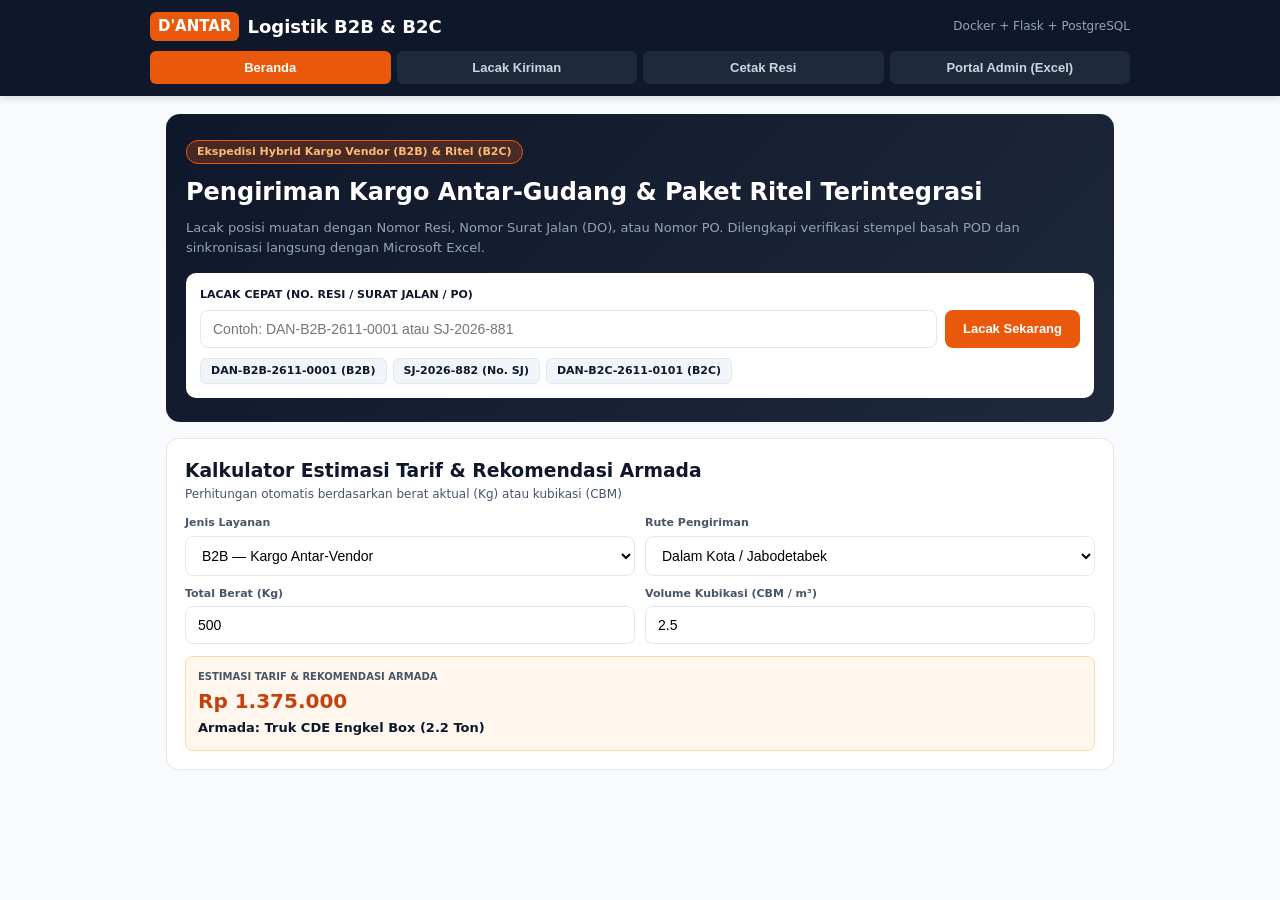
==== templates/index.html @ a6dd7d3b "Initial project setup" ====
<!DOCTYPE html>
<html lang="id">
<head>
  <meta charset="UTF-8">
  <meta name="viewport" content="width=device-width, initial-scale=1.0">
  <title>D'Antar Logistik — Sistem Pelacakan B2B & B2C</title>
  <link rel="stylesheet" href="/static/css/style.css">
</head>
<body>

  <header class="navbar no-print">
    <div class="nav-top">
      <div class="brand" onclick="bukaTab('home')"><span>D'ANTAR</span> Logistik B2B & B2C</div>
      <div style="font-size:12px; color:#94a3b8;">Docker + Flask + PostgreSQL</div>
    </div>
    <div class="nav-tabs">
      <button class="tab-btn active" id="btn-home" onclick="bukaTab('home')">Beranda</button>
      <button class="tab-btn" id="btn-track" onclick="bukaTab('track')">Lacak Kiriman</button>
      <button class="tab-btn" id="btn-print" onclick="bukaTab('print')">Cetak Resi</button>
      <button class="tab-btn" id="btn-admin" onclick="bukaTab('admin')">Portal Admin (Excel)</button>
    </div>
  </header>

  <main class="container">

    <!-- 1. BERANDA -->
    <section id="view-home" class="view active">
      <div class="hero">
        <span class="hero-badge">Ekspedisi Hybrid Kargo Vendor (B2B) & Ritel (B2C)</span>
        <h1>Pengiriman Kargo Antar-Gudang & Paket Ritel Terintegrasi</h1>
        <p>Lacak posisi muatan dengan Nomor Resi, Nomor Surat Jalan (DO), atau Nomor PO. Dilengkapi verifikasi stempel basah POD dan sinkronisasi langsung dengan Microsoft Excel.</p>
        <div class="quick-box">
          <div style="font-size:11px; font-weight:700; margin-bottom:6px;">LACAK CEPAT (NO. RESI / SURAT JALAN / PO)</div>
          <div class="input-row">
            <input type="text" id="heroInput" class="input" placeholder="Contoh: DAN-B2B-2611-0001 atau SJ-2026-881">
            <button class="btn" onclick="lacakDariHero()">Lacak Sekarang</button>
          </div>
          <div class="chips">
            <span class="chip" onclick="pilihContoh('DAN-B2B-2611-0001')">DAN-B2B-2611-0001 (B2B)</span>
            <span class="chip" onclick="pilihContoh('SJ-2026-882')">SJ-2026-882 (No. SJ)</span>
            <span class="chip" onclick="pilihContoh('DAN-B2C-2611-0101')">DAN-B2C-2611-0101 (B2C)</span>
          </div>
        </div>
      </div>

      <div class="card">
        <h3>Kalkulator Estimasi Tarif & Rekomendasi Armada</h3>
        <p class="sub">Perhitungan otomatis berdasarkan berat aktual (Kg) atau kubikasi (CBM)</p>
        <div class="grid-2" style="margin-bottom:12px;">
          <div>
            <label class="lbl-input">Jenis Layanan</label>
            <select id="cTipe" onchange="hitungTarif()">
              <option value="B2B">B2B — Kargo Antar-Vendor</option>
              <option value="B2C">B2C — Reguler Perorangan</option>
            </select>
          </div>
          <div>
            <label class="lbl-input">Rute Pengiriman</label>
            <select id="cRute" onchange="hitungTarif()">
              <option value="1">Dalam Kota / Jabodetabek</option>
              <option value="1.8">Antar Kota (Jawa / Sumatera)</option>
              <option value="2.6">Antar Pulau</option>
            </select>
          </div>
          <div>
            <label class="lbl-input">Total Berat (Kg)</label>
            <input type="number" id="cBerat" class="input" value="500" oninput="hitungTarif()">
          </div>
          <div>
            <label class="lbl-input">Volume Kubikasi (CBM / m³)</label>
            <input type="number" id="cCbm" class="input" value="2.5" step="0.5" oninput="hitungTarif()">
          </div>
        </div>
        <div class="info-box highlight">
          <div class="lbl">Estimasi Tarif & Rekomendasi Armada</div>
          <div class="val" id="cHasilHarga" style="font-size:20px; color:#c2410c;">Rp 1.100.000</div>
          <div id="cHasilArmada" style="font-size:13px; font-weight:600; margin-top:2px;">Armada: Truk CDE Engkel Box (2.2 Ton)</div>
        </div>
      </div>
    </section>

    <!-- 2. LACAK KIRIMAN -->
    <section id="view-track" class="view">
      <div class="card">
        <h3>Lacak Status Pengiriman & Dokumen POD</h3>
        <p class="sub">Mendukung pencarian multi-referensi: Nomor Resi, Nomor Surat Jalan (DO), atau Nomor PO</p>
        <div class="input-row">
          <input type="text" id="trackInput" class="input" placeholder="Masukkan No. Resi / No. SJ / PO...">
          <button class="btn" onclick="prosesLacak()">Cari Kiriman</button>
        </div>
        <div class="chips">
          <span class="chip" onclick="pilihContoh('DAN-B2B-2611-0001')">DAN-B2B-2611-0001</span>
          <span class="chip" onclick="pilihContoh('SJ-2026-882')">SJ-2026-882</span>
          <span class="chip" onclick="pilihContoh('DAN-B2C-2611-0101')">DAN-B2C-2611-0101</span>
        </div>
      </div>

      <div id="hasilCard" class="card" style="display:none;">
        <div style="display:flex; justify-content:space-between; align-items:center; margin-bottom:10px;">
          <span id="outTipeBadge" class="badge b-b2b">B2B KARGO</span>
          <span id="outStatusBadge" class="badge b-ok">DELIVERED</span>
        </div>
        <h2 id="outResi" style="font-size:22px;">-</h2>
        <p id="outRef" class="sub">-</p>

        <div class="grid-2" style="margin-bottom:12px;">
          <div class="info-box"><div class="lbl">Pengirim</div><div class="val" id="outPengirim">-</div></div>
          <div class="info-box"><div class="lbl">Penerima</div><div class="val" id="outPenerima">-</div></div>
          <div class="info-box"><div class="lbl">Muatan & Tonase</div><div class="val" id="outMuatan">-</div></div>
          <div class="info-box"><div class="lbl">Armada / Kurir</div><div class="val" id="outArmada">-</div></div>
        </div>

        <div id="boxPodB2B" class="info-box pod-panel">
          <div class="lbl" style="color:#1e40af;">Status Dokumen Surat Jalan Balikan (POD)</div>
          <div class="val" id="outPod" style="color:#1e3a8a; margin-bottom:8px;">-</div>
          <button class="btn btn-blue" onclick="bukaModal()">Lihat Scan Surat Jalan / Bukti POD</button>
        </div>

        <button class="btn btn-dark" style="margin-bottom:16px;" onclick="loncatKeCetak()">Cetak Resi / Label Koli Ini</button>

        <h4 style="font-size:14px;">Riwayat Perjalanan Paket:</h4>
        <ul id="outTimeline" class="timeline"></ul>
      </div>
    </section>

    <!-- 3. CETAK RESI -->
    <section id="view-print" class="view">
      <div class="card no-print">
        <h3>Generator Cetak Resi & Label Koli (QR Otomatis)</h3>
        <div class="grid-2" style="margin:10px 0;">
          <div>
            <label class="lbl-input">Pilih Nomor Resi</label>
            <select id="selResiCetak" onchange="renderCetakan()"></select>
          </div>
          <div>
            <label class="lbl-input">Pilih Format Cetakan</label>
            <select id="selFormatCetak" onchange="renderCetakan()">
              <option value="AWB">AWB Kargo B2B + Kolom Stempel POD</option>
              <option value="KOLI">Label Penanda Koli B2B (Koli 1 dari X)</option>
              <option value="THERMAL">Stiker Thermal A6 (Reguler B2C)</option>
            </select>
          </div>
        </div>
        <button class="btn" onclick="window.print()">Cetak Sekarang / Simpan PDF</button>
      </div>

      <div id="areaCetak" class="resi-box"></div>
    </section>

    <!-- 4. PORTAL ADMIN (EXCEL) -->
    <section id="view-admin" class="view">
      <div class="card">
        <h3>Sinkronisasi File Microsoft Excel (Pandas Engine)</h3>
        <p class="sub">Unduh database ke Excel (.xlsx) atau unggah file kerja admin untuk memperbarui data otomatis (Upsert)</p>
        <div style="margin-bottom:12px;">
          <button class="btn btn-success" onclick="unduhExcelServer()">Unduh Master Excel dari Server (.xlsx)</button>
        </div>
        <div class="info-box">
          <label class="lbl-input">Unggah File Excel (.xlsx) ke Database PostgreSQL:</label>
          <input type="file" id="fileExcelInput" accept=".xlsx,.xls" onchange="unggahExcelServer(event)" style="margin-top:6px; width:100%;">
        </div>
      </div>

      <div class="card">
        <h3>Buat Resi Baru (Auto-Generator Kode Resi)</h3>
        <div class="grid-2" style="margin:10px 0;">
          <select id="inTipe">
            <option value="B2B">B2B (Kargo Antar-Vendor)</option>
            <option value="B2C">B2C (Ritel Perorangan)</option>
          </select>
          <input type="text" id="inSJ" class="input" placeholder="No. Surat Jalan / PO (Opsional)">
          <input type="text" id="inPengirim" class="input" placeholder="Nama Pengirim & Kota Asal">
          <input type="text" id="inPenerima" class="input" placeholder="Nama Penerima & Kota Tujuan">
          <input type="number" id="inKoli" class="input" placeholder="Jumlah Koli" value="10">
          <input type="number" id="inBerat" class="input" placeholder="Total Berat (Kg)" value="250">
        </div>
        <button class="btn" onclick="buatResiServer()">Terbitkan Resi & Simpan ke Database</button>
      </div>

      <div class="card">
        <h3>Database Pengiriman Aktif (<span id="jmlData">0</span> Resi)</h3>
        <div class="table-wrap">
          <table>
            <thead>
              <tr>
                <th>No. Resi</th>
                <th>Tipe</th>
                <th>No. SJ</th>
                <th>Pengirim</th>
                <th>Penerima</th>
                <th>Muatan</th>
                <th>Status</th>
                <th>Aksi</th>
              </tr>
            </thead>
            <tbody id="tabelAdmin"></tbody>
          </table>
        </div>
      </div>
    </section>

  </main>

  <div id="modalPod" class="modal" onclick="tutupModal()">
    <div class="modal-card" onclick="event.stopPropagation()">
      <h3 id="judulModal" style="margin-bottom:10px;">Bukti Dokumen POD</h3>
      <div id="isiModal" class="modal-body"></div>
      <button class="btn btn-dark" onclick="tutupModal()">Tutup</button>
    </div>
  </div>

  <script src="/static/js/app.js"></script>
</body>
</html>
---- static/css/style.css ----
:root {
  --primary: #ea580c;
  --primary-dark: #c2410c;
  --primary-light: #fff7ed;
  --dark: #0f172a;
  --slate: #475569;
  --border: #e2e8f0;
  --bg: #f8fafc;
  --success: #16a34a;
  --blue: #2563eb;
}
* { box-sizing: border-box; margin: 0; padding: 0; }
body { font-family: system-ui, -apple-system, sans-serif; background: var(--bg); color: var(--dark); line-height: 1.5; padding-bottom: 40px; }

.navbar { background: var(--dark); color: #fff; position: sticky; top: 0; z-index: 50; padding: 12px 16px; box-shadow: 0 2px 8px rgba(0,0,0,0.15); }
.nav-top { max-width: 980px; margin: 0 auto 10px; display: flex; justify-content: space-between; align-items: center; }
.brand { font-size: 18px; font-weight: 800; cursor: pointer; display: flex; align-items: center; gap: 8px; }
.brand span { background: var(--primary); padding: 3px 8px; border-radius: 6px; font-size: 15px; }
.nav-tabs { max-width: 980px; margin: 0 auto; display: grid; grid-template-columns: repeat(4, 1fr); gap: 6px; }
.tab-btn { background: #1e293b; color: #cbd5e1; border: none; padding: 9px 6px; border-radius: 6px; font-size: 13px; font-weight: 600; cursor: pointer; }
.tab-btn.active { background: var(--primary); color: #fff; }

.container { max-width: 980px; margin: 0 auto; padding: 18px 16px; }
.view { display: none; }
.view.active { display: block; }

.card { background: #fff; border: 1px solid var(--border); border-radius: 12px; padding: 18px; margin-bottom: 16px; }
.sub { font-size: 12px; color: var(--slate); margin-bottom: 12px; }
.lbl-input { display: block; font-size: 11px; font-weight: 700; margin-bottom: 4px; color: var(--slate); }

.hero { background: linear-gradient(135deg, #0f172a, #1e293b); color: #fff; border-radius: 14px; padding: 24px 20px; margin-bottom: 16px; }
.hero-badge { display: inline-block; background: rgba(234,88,12,0.25); border: 1px solid var(--primary); color: #fdba74; font-size: 11px; font-weight: 700; padding: 3px 10px; border-radius: 99px; margin-bottom: 10px; }
.hero h1 { font-size: 24px; margin-bottom: 8px; }
.hero p { font-size: 13px; color: #94a3b8; margin-bottom: 16px; }
.quick-box { background: #fff; padding: 14px; border-radius: 10px; color: var(--dark); }

.input-row { display: flex; gap: 8px; flex-wrap: wrap; }
.input-row .input { flex: 1; min-width: 200px; }
.input-row .btn { width: auto; }
.input, select { width: 100%; padding: 10px 12px; border: 1px solid var(--border); border-radius: 8px; font-size: 14px; background: #fff; }

.btn { background: var(--primary); color: #fff; border: none; padding: 10px 18px; border-radius: 8px; font-size: 13px; font-weight: 700; cursor: pointer; width: 100%; }
.btn:hover { opacity: 0.94; }
.btn-dark { background: var(--dark); }
.btn-success { background: var(--success); }
.btn-blue { background: var(--blue); }

.chips { display: flex; gap: 6px; flex-wrap: wrap; margin-top: 10px; }
.chip { background: #f1f5f9; border: 1px solid var(--border); padding: 4px 10px; border-radius: 6px; font-size: 11px; font-weight: 600; cursor: pointer; }

.grid-2 { display: grid; grid-template-columns: 1fr 1fr; gap: 10px; }
@media (max-width: 600px) { .grid-2 { grid-template-columns: 1fr; } .input-row .btn { width: 100%; } }

.info-box { background: #f8fafc; border: 1px solid var(--border); padding: 12px; border-radius: 8px; font-size: 12px; }
.info-box.highlight { background: var(--primary-light); border-color: #fed7aa; }
.info-box.pod-panel { background: #eff6ff; border-color: #bfdbfe; margin-bottom: 12px; }
.info-box .lbl { color: var(--slate); font-size: 10px; font-weight: 700; text-transform: uppercase; }
.info-box .val { font-size: 13px; font-weight: 700; margin-top: 2px; }

.badge { display: inline-block; padding: 3px 8px; border-radius: 99px; font-size: 10px; font-weight: 700; }
.b-b2b { background: #dbeafe; color: #1e40af; }
.b-b2c { background: #fce7f3; color: #9d174d; }
.b-ok { background: #dcfce7; color: #166534; }
.b-wait { background: #fef3c7; color: #92400e; }

.timeline { list-style: none; border-left: 2px solid var(--primary); margin: 12px 0 0 8px; padding-left: 16px; }
.timeline li { position: relative; padding-bottom: 12px; font-size: 13px; }
.timeline li::before { content: ''; width: 10px; height: 10px; background: var(--primary); border-radius: 50%; position: absolute; left: -22px; top: 4px; }

.table-wrap { overflow-x: auto; margin-top: 10px; }
table { width: 100%; border-collapse: collapse; font-size: 12px; }
th, td { padding: 9px 10px; border-bottom: 1px solid var(--border); text-align: left; white-space: nowrap; }
th { background: #f1f5f9; font-weight: 700; }

.resi-box { border: 2px solid #000; padding: 16px; background: #fff; color: #000; border-radius: 4px; }
.sign-grid { display: grid; grid-template-columns: repeat(3, 1fr); gap: 8px; margin-top: 14px; border-top: 1px dashed #000; padding-top: 10px; text-align: center; font-size: 11px; }
.sign-cell { border: 1px solid #000; height: 70px; padding: 4px; display: flex; flex-direction: column; justify-content: space-between; }

.modal { display: none; position: fixed; inset: 0; background: rgba(0,0,0,0.65); z-index: 100; align-items: center; justify-content: center; padding: 16px; }
.modal.open { display: flex; }
.modal-card { background: #fff; width: 100%; max-width: 460px; border-radius: 12px; padding: 18px; }
.modal-body { background: #f8fafc; border: 2px dashed #94a3b8; padding: 12px; border-radius: 8px; font-size: 12px; margin-bottom: 12px; }

@media print {
  .no-print { display: none !important; }
  body { background: #fff; }
  .container { padding: 0; }
}
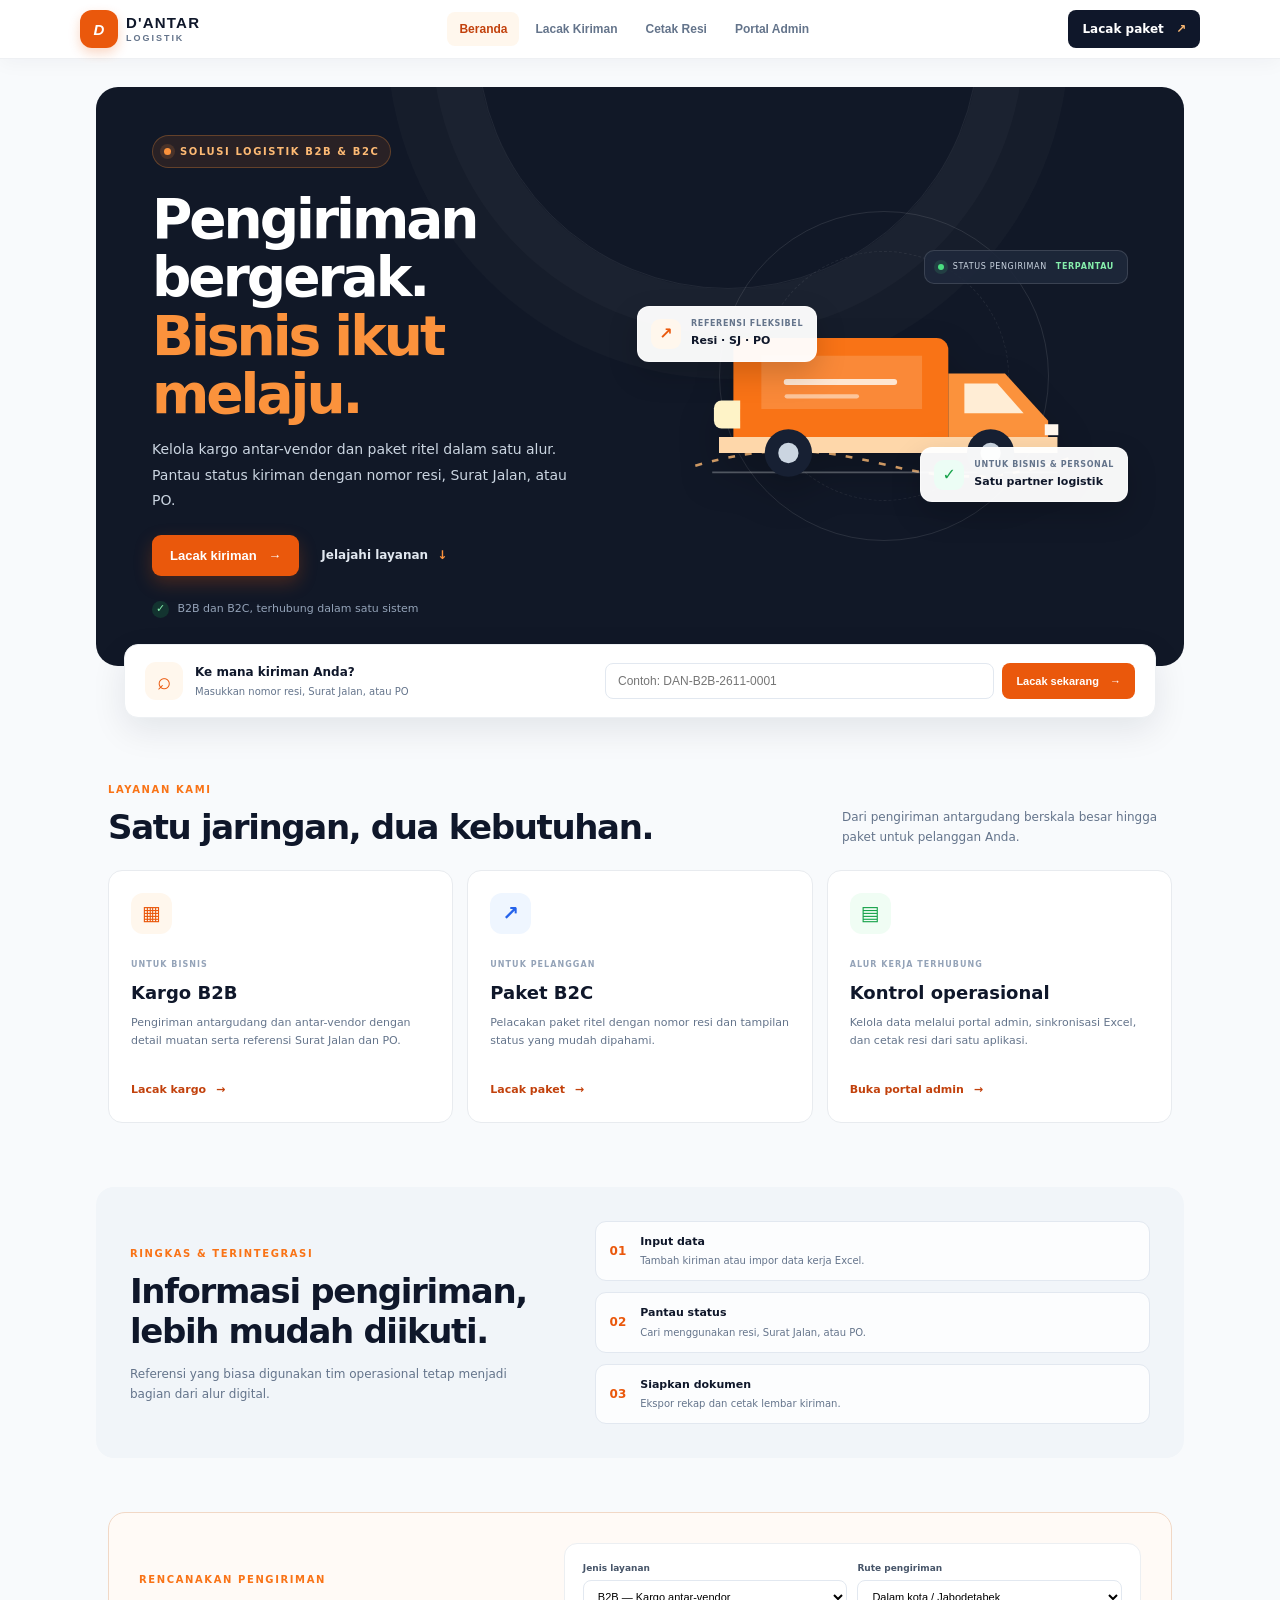
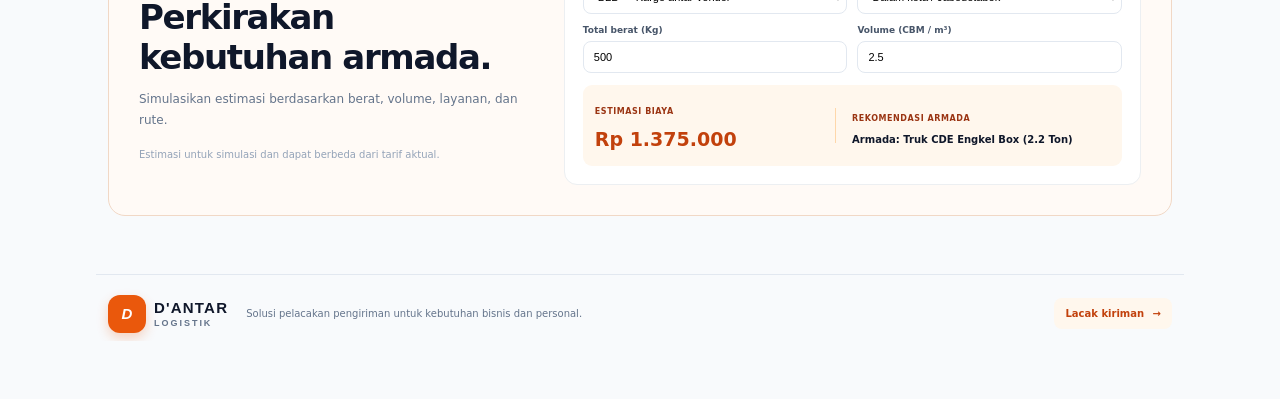
==== commit deb06516: "Add landing page for company profile" ====
--- a/templates/index.html
+++ b/templates/index.html
@@ -10,14 +10,17 @@
 
   <header class="navbar no-print">
     <div class="nav-top">
-      <div class="brand" onclick="bukaTab('home')"><span>D'ANTAR</span> Logistik B2B & B2C</div>
-      <div style="font-size:12px; color:#94a3b8;">Docker + Flask + PostgreSQL</div>
-    </div>
-    <div class="nav-tabs">
-      <button class="tab-btn active" id="btn-home" onclick="bukaTab('home')">Beranda</button>
-      <button class="tab-btn" id="btn-track" onclick="bukaTab('track')">Lacak Kiriman</button>
-      <button class="tab-btn" id="btn-print" onclick="bukaTab('print')">Cetak Resi</button>
-      <button class="tab-btn" id="btn-admin" onclick="bukaTab('admin')">Portal Admin (Excel)</button>
+      <button class="brand" onclick="bukaTab('home')" aria-label="D'Antar Logistik, beranda">
+        <span class="brand-mark" aria-hidden="true">D</span>
+        <span class="brand-copy"><strong>D'ANTAR</strong><small>LOGISTIK</small></span>
+      </button>
+      <nav class="nav-tabs" aria-label="Navigasi utama">
+        <button class="tab-btn active" id="btn-home" onclick="bukaTab('home')">Beranda</button>
+        <button class="tab-btn" id="btn-track" onclick="bukaTab('track')">Lacak Kiriman</button>
+        <button class="tab-btn" id="btn-print" onclick="bukaTab('print')">Cetak Resi</button>
+        <button class="tab-btn" id="btn-admin" onclick="bukaTab('admin')">Portal Admin</button>
+      </nav>
+      <button class="nav-cta" onclick="bukaTab('track')">Lacak paket <span aria-hidden="true">↗</span></button>
     </div>
   </header>
 
@@ -25,58 +28,141 @@
 
     <!-- 1. BERANDA -->
     <section id="view-home" class="view active">
-      <div class="hero">
-        <span class="hero-badge">Ekspedisi Hybrid Kargo Vendor (B2B) & Ritel (B2C)</span>
-        <h1>Pengiriman Kargo Antar-Gudang & Paket Ritel Terintegrasi</h1>
-        <p>Lacak posisi muatan dengan Nomor Resi, Nomor Surat Jalan (DO), atau Nomor PO. Dilengkapi verifikasi stempel basah POD dan sinkronisasi langsung dengan Microsoft Excel.</p>
-        <div class="quick-box">
-          <div style="font-size:11px; font-weight:700; margin-bottom:6px;">LACAK CEPAT (NO. RESI / SURAT JALAN / PO)</div>
-          <div class="input-row">
-            <input type="text" id="heroInput" class="input" placeholder="Contoh: DAN-B2B-2611-0001 atau SJ-2026-881">
-            <button class="btn" onclick="lacakDariHero()">Lacak Sekarang</button>
-          </div>
-          <div class="chips">
-            <span class="chip" onclick="pilihContoh('DAN-B2B-2611-0001')">DAN-B2B-2611-0001 (B2B)</span>
-            <span class="chip" onclick="pilihContoh('SJ-2026-882')">SJ-2026-882 (No. SJ)</span>
-            <span class="chip" onclick="pilihContoh('DAN-B2C-2611-0101')">DAN-B2C-2611-0101 (B2C)</span>
-          </div>
-        </div>
-      </div>
-
-      <div class="card">
-        <h3>Kalkulator Estimasi Tarif & Rekomendasi Armada</h3>
-        <p class="sub">Perhitungan otomatis berdasarkan berat aktual (Kg) atau kubikasi (CBM)</p>
-        <div class="grid-2" style="margin-bottom:12px;">
-          <div>
-            <label class="lbl-input">Jenis Layanan</label>
-            <select id="cTipe" onchange="hitungTarif()">
-              <option value="B2B">B2B — Kargo Antar-Vendor</option>
-              <option value="B2C">B2C — Reguler Perorangan</option>
-            </select>
-          </div>
-          <div>
-            <label class="lbl-input">Rute Pengiriman</label>
-            <select id="cRute" onchange="hitungTarif()">
-              <option value="1">Dalam Kota / Jabodetabek</option>
-              <option value="1.8">Antar Kota (Jawa / Sumatera)</option>
-              <option value="2.6">Antar Pulau</option>
-            </select>
-          </div>
-          <div>
-            <label class="lbl-input">Total Berat (Kg)</label>
-            <input type="number" id="cBerat" class="input" value="500" oninput="hitungTarif()">
-          </div>
-          <div>
-            <label class="lbl-input">Volume Kubikasi (CBM / m³)</label>
-            <input type="number" id="cCbm" class="input" value="2.5" step="0.5" oninput="hitungTarif()">
-          </div>
-        </div>
-        <div class="info-box highlight">
-          <div class="lbl">Estimasi Tarif & Rekomendasi Armada</div>
-          <div class="val" id="cHasilHarga" style="font-size:20px; color:#c2410c;">Rp 1.100.000</div>
-          <div id="cHasilArmada" style="font-size:13px; font-weight:600; margin-top:2px;">Armada: Truk CDE Engkel Box (2.2 Ton)</div>
-        </div>
-      </div>
+      <section class="landing-hero" aria-labelledby="landing-title">
+        <div class="landing-copy">
+          <span class="eyebrow"><span class="eyebrow-dot"></span> SOLUSI LOGISTIK B2B & B2C</span>
+          <h1 id="landing-title">Pengiriman bergerak.<br><span>Bisnis ikut melaju.</span></h1>
+          <p>Kelola kargo antar-vendor dan paket ritel dalam satu alur. Pantau status kiriman dengan nomor resi, Surat Jalan, atau PO.</p>
+          <div class="hero-actions">
+            <button class="btn hero-primary" onclick="bukaTab('track')">Lacak kiriman <span aria-hidden="true">→</span></button>
+            <a class="hero-link" href="#landing-services">Jelajahi layanan <span aria-hidden="true">↓</span></a>
+          </div>
+          <div class="hero-caption"><span class="caption-icon" aria-hidden="true">✓</span> B2B dan B2C, terhubung dalam satu sistem</div>
+        </div>
+        <div class="hero-art" aria-label="Ilustrasi pengiriman D'Antar Logistik">
+          <div class="art-orbit orbit-one"></div>
+          <div class="art-orbit orbit-two"></div>
+          <div class="route-pill"><span class="route-pulse"></span> STATUS PENGIRIMAN <strong>TERPANTAU</strong></div>
+          <svg class="truck-illustration" viewBox="0 0 520 340" role="img" aria-label="Truk logistik melaju di jalan">
+            <path d="M37 275c85-24 139-22 221-2s142 22 230-10" fill="none" stroke="#fdba74" stroke-width="3" stroke-dasharray="8 12" opacity=".8"/>
+            <path d="M57 283h408" stroke="#f8fafc" stroke-width="2" opacity=".28"/>
+            <path d="M96 124h226a14 14 0 0 1 14 14v104H82V138a14 14 0 0 1 14-14Z" fill="#f97316"/>
+            <path d="M336 166h67l51 56v20H336Z" fill="#fb923c"/>
+            <path d="M355 178h39l31 35h-70Z" fill="#ffedd5"/>
+            <path d="M65 241h400v19H65z" fill="#fed7aa"/>
+            <path d="M115 145h190v63H115z" fill="#fff7ed" opacity=".16"/>
+            <path d="M145 176h127" stroke="#fff7ed" stroke-width="7" stroke-linecap="round" opacity=".85"/>
+            <path d="M145 193h83" stroke="#fff7ed" stroke-width="5" stroke-linecap="round" opacity=".55"/>
+            <circle cx="147" cy="260" r="28" fill="#172033"/><circle cx="147" cy="260" r="12" fill="#cbd5e1"/>
+            <circle cx="386" cy="260" r="28" fill="#172033"/><circle cx="386" cy="260" r="12" fill="#cbd5e1"/>
+            <path d="M68 231h22v-33H68a9 9 0 0 0-9 9v15a9 9 0 0 0 9 9Z" fill="#fef3c7"/>
+            <path d="M450 226h16v13h-16z" fill="#fff7ed"/>
+          </svg>
+          <div class="floating-note note-top"><span class="note-icon">↗</span><span><small>REFERENSI FLEKSIBEL</small><strong>Resi · SJ · PO</strong></span></div>
+          <div class="floating-note note-bottom"><span class="note-icon note-check">✓</span><span><small>UNTUK BISNIS & PERSONAL</small><strong>Satu partner logistik</strong></span></div>
+        </div>
+      </section>
+
+      <section class="tracking-strip" aria-label="Lacak kiriman">
+        <div class="tracking-intro">
+          <span class="tracking-icon" aria-hidden="true">⌕</span>
+          <div><strong>Ke mana kiriman Anda?</strong><small>Masukkan nomor resi, Surat Jalan, atau PO</small></div>
+        </div>
+        <div class="tracking-form">
+          <input type="text" id="heroInput" class="input" placeholder="Contoh: DAN-B2B-2611-0001" aria-label="Nomor resi, Surat Jalan, atau PO">
+          <button class="btn" onclick="lacakDariHero()">Lacak sekarang <span aria-hidden="true">→</span></button>
+        </div>
+      </section>
+
+      <section class="landing-section" id="landing-services">
+        <div class="section-heading">
+          <div><span class="section-kicker">LAYANAN KAMI</span><h2>Satu jaringan, dua kebutuhan.</h2></div>
+          <p>Dari pengiriman antargudang berskala besar hingga paket untuk pelanggan Anda.</p>
+        </div>
+        <div class="service-grid">
+          <article class="service-card service-b2b">
+            <div class="service-icon" aria-hidden="true">▦</div>
+            <span class="service-label">UNTUK BISNIS</span>
+            <h3>Kargo B2B</h3>
+            <p>Pengiriman antargudang dan antar-vendor dengan detail muatan serta referensi Surat Jalan dan PO.</p>
+            <button class="text-action" onclick="bukaTab('track')">Lacak kargo <span aria-hidden="true">→</span></button>
+          </article>
+          <article class="service-card service-b2c">
+            <div class="service-icon" aria-hidden="true">↗</div>
+            <span class="service-label">UNTUK PELANGGAN</span>
+            <h3>Paket B2C</h3>
+            <p>Pelacakan paket ritel dengan nomor resi dan tampilan status yang mudah dipahami.</p>
+            <button class="text-action" onclick="bukaTab('track')">Lacak paket <span aria-hidden="true">→</span></button>
+          </article>
+          <article class="service-card service-tools">
+            <div class="service-icon" aria-hidden="true">▤</div>
+            <span class="service-label">ALUR KERJA TERHUBUNG</span>
+            <h3>Kontrol operasional</h3>
+            <p>Kelola data melalui portal admin, sinkronisasi Excel, dan cetak resi dari satu aplikasi.</p>
+            <button class="text-action" onclick="bukaTab('admin')">Buka portal admin <span aria-hidden="true">→</span></button>
+          </article>
+        </div>
+      </section>
+
+      <section class="landing-workflow">
+        <div class="workflow-copy">
+          <span class="section-kicker">RINGKAS & TERINTEGRASI</span>
+          <h2>Informasi pengiriman, lebih mudah diikuti.</h2>
+          <p>Referensi yang biasa digunakan tim operasional tetap menjadi bagian dari alur digital.</p>
+        </div>
+        <div class="workflow-steps">
+          <div class="workflow-step"><span>01</span><div><strong>Input data</strong><small>Tambah kiriman atau impor data kerja Excel.</small></div></div>
+          <div class="workflow-step"><span>02</span><div><strong>Pantau status</strong><small>Cari menggunakan resi, Surat Jalan, atau PO.</small></div></div>
+          <div class="workflow-step"><span>03</span><div><strong>Siapkan dokumen</strong><small>Ekspor rekap dan cetak lembar kiriman.</small></div></div>
+        </div>
+      </section>
+
+      <section class="landing-calculator">
+        <div class="calculator-copy">
+          <span class="section-kicker">RENCANAKAN PENGIRIMAN</span>
+          <h2>Perkirakan kebutuhan armada.</h2>
+          <p>Simulasikan estimasi berdasarkan berat, volume, layanan, dan rute.</p>
+          <div class="calculator-disclaimer">Estimasi untuk simulasi dan dapat berbeda dari tarif aktual.</div>
+        </div>
+        <div class="calculator-card">
+          <div class="grid-2" style="margin-bottom:12px;">
+            <div>
+              <label class="lbl-input" for="cTipe">Jenis layanan</label>
+              <select id="cTipe" onchange="hitungTarif()">
+                <option value="B2B">B2B — Kargo antar-vendor</option>
+                <option value="B2C">B2C — Paket ritel</option>
+              </select>
+            </div>
+            <div>
+              <label class="lbl-input" for="cRute">Rute pengiriman</label>
+              <select id="cRute" onchange="hitungTarif()">
+                <option value="1">Dalam kota / Jabodetabek</option>
+                <option value="1.8">Antar kota (Jawa / Sumatera)</option>
+                <option value="2.6">Antar pulau</option>
+              </select>
+            </div>
+            <div>
+              <label class="lbl-input" for="cBerat">Total berat (Kg)</label>
+              <input type="number" id="cBerat" class="input" value="500" min="0" oninput="hitungTarif()">
+            </div>
+            <div>
+              <label class="lbl-input" for="cCbm">Volume (CBM / m³)</label>
+              <input type="number" id="cCbm" class="input" value="2.5" min="0" step="0.5" oninput="hitungTarif()">
+            </div>
+          </div>
+          <div class="estimate-result">
+            <div><span class="lbl">ESTIMASI BIAYA</span><div class="val" id="cHasilHarga">Rp 1.100.000</div></div>
+            <div class="estimate-divider"></div>
+            <div><span class="lbl">REKOMENDASI ARMADA</span><div class="estimate-vehicle" id="cHasilArmada">Armada: Truk CDE Engkel Box (2.2 Ton)</div></div>
+          </div>
+        </div>
+      </section>
+
+      <footer class="landing-footer">
+        <button class="brand footer-brand" onclick="bukaTab('home')"><span class="brand-mark" aria-hidden="true">D</span><span class="brand-copy"><strong>D'ANTAR</strong><small>LOGISTIK</small></span></button>
+        <p>Solusi pelacakan pengiriman untuk kebutuhan bisnis dan personal.</p>
+        <button class="footer-track" onclick="bukaTab('track')">Lacak kiriman <span aria-hidden="true">→</span></button>
+      </footer>
     </section>
 
     <!-- 2. LACAK KIRIMAN -->
--- a/static/css/style.css
+++ b/static/css/style.css
@@ -85,4 +85,146 @@
   .no-print { display: none !important; }
   body { background: #fff; }
   .container { padding: 0; }
+}
+
+/* Company landing page */
+.navbar { background: rgba(255,255,255,0.96); color: var(--dark); border-bottom: 1px solid #eef0f3; padding: 10px 24px; box-shadow: 0 4px 20px rgba(15,23,42,0.04); backdrop-filter: blur(12px); }
+.nav-top { max-width: 1120px; margin: 0 auto; gap: 20px; }
+.brand { flex: 0 0 auto; border: 0; padding: 0; background: transparent; color: var(--dark); text-align: left; }
+.brand span { background: none; padding: 0; border-radius: 0; }
+.brand-mark { width: 38px; height: 38px; display: grid; place-items: center; border-radius: 12px !important; background: var(--primary) !important; color: white; font-size: 22px; font-weight: 900; font-style: italic; box-shadow: 0 5px 12px rgba(234,88,12,.24); }
+.brand-copy { display: grid; line-height: 1; gap: 4px; }
+.brand-copy strong { font-size: 15px; letter-spacing: .08em; }
+.brand-copy small { color: #64748b; font-size: 9px; font-weight: 800; letter-spacing: .22em; }
+.nav-tabs { flex: 1; justify-content: center; max-width: none; margin: 0; display: flex; gap: 4px; }
+.tab-btn { background: transparent; color: #64748b; padding: 10px 12px; border-radius: 8px; font-size: 12px; }
+.tab-btn:hover { background: #f8fafc; color: var(--dark); }
+.tab-btn.active { background: #fff7ed; color: var(--primary-dark); }
+.nav-cta { flex: 0 0 auto; border: 0; border-radius: 8px; padding: 10px 14px; background: var(--dark); color: #fff; font: inherit; font-size: 12px; font-weight: 700; cursor: pointer; }
+.nav-cta span { padding-left: 8px; color: #fdba74; }
+.container { max-width: 1120px; padding-top: 28px; }
+#view-home { overflow: hidden; }
+.landing-hero { position: relative; display: grid; grid-template-columns: 1fr 1fr; min-height: 410px; overflow: hidden; align-items: center; padding: 48px 56px; border-radius: 22px; background: #111827; color: white; isolation: isolate; }
+.landing-hero::before { content: ""; position: absolute; z-index: -1; width: 500px; height: 500px; top: -300px; left: 35%; border: 1px solid rgba(255,255,255,.07); border-radius: 50%; box-shadow: 0 0 0 45px rgba(255,255,255,.025), 0 0 0 90px rgba(255,255,255,.02); }
+.landing-copy { position: relative; z-index: 2; max-width: 520px; }
+.eyebrow,.section-kicker { color: #f97316; font-size: 10px; font-weight: 800; letter-spacing: .16em; }
+.eyebrow { display: inline-flex; gap: 9px; align-items: center; padding: 8px 11px; border: 1px solid rgba(251,146,60,.28); border-radius: 99px; background: rgba(249,115,22,.1); color: #fdba74; }
+.eyebrow-dot,.route-pulse { width: 7px; height: 7px; display: inline-block; border-radius: 50%; background: #fb923c; box-shadow: 0 0 0 4px rgba(251,146,60,.15); }
+.landing-hero h1 { margin: 22px 0 14px; font-size: clamp(36px, 4.3vw, 56px); line-height: 1.06; letter-spacing: -.055em; }
+.landing-hero h1 span { color: #fb923c; }
+.landing-copy > p { max-width: 430px; margin-bottom: 22px; color: #cbd5e1; font-size: 14px; line-height: 1.8; }
+.hero-actions { display: flex; gap: 22px; align-items: center; }
+.hero-primary { width: auto; padding: 13px 18px; border-radius: 9px; box-shadow: 0 7px 18px rgba(234,88,12,.25); }
+.hero-primary span { padding-left: 8px; }
+.hero-link { color: #e2e8f0; font-size: 12px; font-weight: 700; text-decoration: none; }
+.hero-link span { padding-left: 5px; color: #fb923c; }
+.hero-caption { margin-top: 25px; color: #94a3b8; font-size: 11px; }
+.caption-icon { display: inline-grid; width: 17px; height: 17px; margin-right: 5px; place-items: center; border-radius: 50%; background: rgba(34,197,94,.16); color: #86efac; font-weight: 800; }
+.hero-art { position: relative; min-height: 300px; display: grid; place-items: center; }
+.art-orbit { position: absolute; width: 330px; height: 330px; border: 1px solid rgba(255,255,255,.1); border-radius: 50%; }
+.orbit-two { width: 250px; height: 250px; border-style: dashed; opacity: .7; }
+.truck-illustration { position: relative; z-index: 1; width: min(100%, 440px); overflow: visible; filter: drop-shadow(0 18px 18px rgba(0,0,0,.2)); }
+.route-pill { position: absolute; z-index: 2; top: 24px; right: 0; display: flex; align-items: center; gap: 9px; padding: 10px 13px; border: 1px solid rgba(255,255,255,.13); border-radius: 10px; background: rgba(30,41,59,.9); color: #cbd5e1; font-size: 8px; letter-spacing: .08em; }
+.route-pill strong { color: #86efac; font-size: 8px; }
+.route-pulse { width: 6px; height: 6px; background: #4ade80; box-shadow: 0 0 0 4px rgba(74,222,128,.13); }
+.floating-note { position: absolute; z-index: 3; display: flex; gap: 10px; align-items: center; padding: 11px 13px; border: 1px solid rgba(255,255,255,.55); border-radius: 12px; background: rgba(255,255,255,.96); color: var(--dark); box-shadow: 0 12px 30px rgba(0,0,0,.17); }
+.note-top { top: 80px; left: -3px; }
+.note-bottom { right: 0; bottom: 24px; }
+.floating-note small,.floating-note strong { display: block; }
+.floating-note small { margin-bottom: 3px; color: #64748b; font-size: 8px; font-weight: 800; letter-spacing: .08em; }
+.floating-note strong { font-size: 11px; }
+.note-icon { width: 30px; height: 30px; display: grid; place-items: center; border-radius: 9px; background: #fff7ed; color: var(--primary); font-weight: 900; }
+.note-check { background: #ecfdf5; color: #16a34a; }
+.tracking-strip { position: relative; z-index: 4; display: flex; align-items: center; justify-content: space-between; gap: 20px; margin: -22px 28px 58px; padding: 17px 20px; border: 1px solid #edf0f3; border-radius: 14px; background: white; box-shadow: 0 12px 35px rgba(15,23,42,.09); }
+.tracking-intro { display: flex; align-items: center; gap: 12px; min-width: 250px; }
+.tracking-icon { width: 38px; height: 38px; display: grid; place-items: center; border-radius: 11px; background: #fff7ed; color: var(--primary); font-size: 24px; }
+.tracking-intro strong,.tracking-intro small { display: block; }
+.tracking-intro strong { font-size: 12px; }
+.tracking-intro small { margin-top: 3px; color: #64748b; font-size: 10px; }
+.tracking-form { display: flex; flex: 1; gap: 8px; max-width: 530px; }
+.tracking-form .input { min-width: 100px; border-color: #e2e8f0; font-size: 12px; }
+.tracking-form .btn { width: auto; white-space: nowrap; padding: 10px 14px; font-size: 11px; }
+.tracking-form .btn span { padding-left: 8px; }
+.landing-section { padding: 0 12px 64px; }
+.section-heading { display: flex; align-items: end; justify-content: space-between; gap: 24px; margin-bottom: 22px; }
+.section-heading h2,.workflow-copy h2,.calculator-copy h2 { margin-top: 8px; font-size: clamp(24px, 3vw, 34px); line-height: 1.17; letter-spacing: -.04em; }
+.section-heading > p { max-width: 330px; color: #64748b; font-size: 12px; line-height: 1.7; }
+.service-grid { display: grid; grid-template-columns: repeat(3,1fr); gap: 14px; }
+.service-card { min-height: 225px; padding: 22px; border: 1px solid #e8ebef; border-radius: 14px; background: white; transition: transform .18s ease, box-shadow .18s ease; }
+.service-card:hover { transform: translateY(-3px); box-shadow: 0 12px 28px rgba(15,23,42,.07); }
+.service-icon { width: 41px; height: 41px; display: grid; place-items: center; margin-bottom: 16px; border-radius: 12px; background: #fff7ed; color: var(--primary); font-size: 20px; font-weight: 800; }
+.service-b2c .service-icon { background: #eff6ff; color: #2563eb; }
+.service-tools .service-icon { background: #f0fdf4; color: #16a34a; }
+.service-label { color: #94a3b8; font-size: 8px; font-weight: 800; letter-spacing: .13em; }
+.service-card h3 { margin: 5px 0 8px; font-size: 18px; }
+.service-card p { min-height: 54px; color: #64748b; font-size: 11px; line-height: 1.65; }
+.text-action { margin-top: 14px; padding: 0; border: 0; background: none; color: var(--primary-dark); font: inherit; font-size: 11px; font-weight: 800; cursor: pointer; }
+.text-action span { padding-left: 6px; }
+.landing-workflow { display: grid; grid-template-columns: .85fr 1.15fr; gap: 54px; align-items: center; margin: 0 0 54px; padding: 34px; border-radius: 18px; background: #f1f5f9; }
+.workflow-copy p,.calculator-copy p { margin-top: 12px; color: #64748b; font-size: 12px; line-height: 1.7; }
+.workflow-steps { display: grid; gap: 11px; }
+.workflow-step { display: flex; align-items: center; gap: 14px; padding: 12px 14px; border: 1px solid #e2e8f0; border-radius: 11px; background: rgba(255,255,255,.8); }
+.workflow-step > span { color: var(--primary); font-size: 12px; font-weight: 900; }
+.workflow-step strong,.workflow-step small { display: block; }
+.workflow-step strong { font-size: 11px; }
+.workflow-step small { margin-top: 3px; color: #64748b; font-size: 10px; }
+.landing-calculator { display: grid; grid-template-columns: .8fr 1.2fr; gap: 40px; align-items: center; margin: 0 12px 58px; padding: 30px; border: 1px solid #f1d8c6; border-radius: 17px; background: #fffaf6; }
+.calculator-disclaimer { margin-top: 17px; color: #94a3b8; font-size: 10px; }
+.calculator-card { padding: 18px; border: 1px solid #eceff2; border-radius: 13px; background: white; }
+.calculator-card .lbl-input { font-size: 9px; }
+.calculator-card .input,.calculator-card select { padding: 9px 10px; font-size: 11px; }
+.estimate-result { display: grid; grid-template-columns: 1fr 1px 1.15fr; gap: 16px; align-items: center; padding: 12px; border-radius: 9px; background: #fff7ed; }
+.estimate-result .lbl { color: #9a3412; font-size: 8px; font-weight: 800; letter-spacing: .07em; }
+.estimate-result .val { margin-top: 4px; color: var(--primary-dark); font-size: 19px; font-weight: 900; }
+.estimate-divider { height: 35px; background: #fed7aa; }
+.estimate-vehicle { margin-top: 4px; font-size: 10px; font-weight: 700; }
+.landing-footer { display: flex; align-items: center; gap: 18px; padding: 20px 12px 8px; border-top: 1px solid #e2e8f0; }
+.footer-brand { cursor: pointer; }
+.landing-footer p { flex: 1; color: #64748b; font-size: 10px; }
+.footer-track { padding: 8px 11px; border: 0; border-radius: 8px; background: #fff7ed; color: var(--primary-dark); font: inherit; font-size: 10px; font-weight: 800; cursor: pointer; }
+.footer-track span { padding-left: 5px; }
+@media (max-width: 800px) {
+  .navbar { padding: 10px 14px; }
+  .nav-top { flex-wrap: wrap; gap: 10px; }
+  .nav-tabs { order: 3; flex-basis: 100%; justify-content: space-between; }
+  .nav-cta { margin-left: auto; }
+  .container { padding: 18px 14px; }
+  .landing-hero { padding: 36px 30px; grid-template-columns: 1fr .9fr; }
+  .hero-art { min-height: 260px; }
+  .art-orbit { width: 270px; height: 270px; }
+  .orbit-two { width: 210px; height: 210px; }
+  .tracking-strip { margin-left: 12px; margin-right: 12px; }
+  .landing-workflow { gap: 24px; padding: 25px; }
+  .landing-calculator { gap: 22px; padding: 23px; }
+}
+@media (max-width: 600px) {
+  .navbar { position: relative; }
+  .nav-top { gap: 9px; }
+  .brand-mark { width: 34px; height: 34px; }
+  .nav-cta { padding: 8px 10px; font-size: 10px; }
+  .tab-btn { flex: 1; padding: 9px 4px; font-size: 10px; }
+  .landing-hero { grid-template-columns: 1fr; padding: 30px 22px 20px; border-radius: 16px; }
+  .landing-hero h1 { font-size: 39px; }
+  .landing-copy > p { font-size: 12px; }
+  .hero-art { min-height: 220px; margin-top: 5px; }
+  .truck-illustration { width: min(100%, 360px); }
+  .art-orbit { width: 230px; height: 230px; }
+  .orbit-two { width: 175px; height: 175px; }
+  .route-pill { top: 4px; right: -2px; }
+  .note-top { top: 42px; left: -8px; }
+  .note-bottom { right: -5px; bottom: 5px; }
+  .floating-note { padding: 8px 9px; }
+  .tracking-strip { align-items: stretch; flex-direction: column; gap: 13px; margin: -3px 4px 42px; padding: 15px; }
+  .tracking-form { max-width: none; }
+  .tracking-form .btn { padding: 10px; }
+  .section-heading { display: block; }
+  .section-heading > p { margin-top: 9px; }
+  .landing-section { padding: 0 4px 42px; }
+  .service-grid { grid-template-columns: 1fr; }
+  .service-card { min-height: 0; }
+  .service-card p { min-height: 0; }
+  .landing-workflow,.landing-calculator { grid-template-columns: 1fr; gap: 20px; margin-bottom: 38px; padding: 20px; }
+  .landing-calculator { margin-left: 4px; margin-right: 4px; }
+  .landing-footer { flex-wrap: wrap; gap: 12px; }
+  .landing-footer p { flex-basis: 100%; order: 3; }
 }
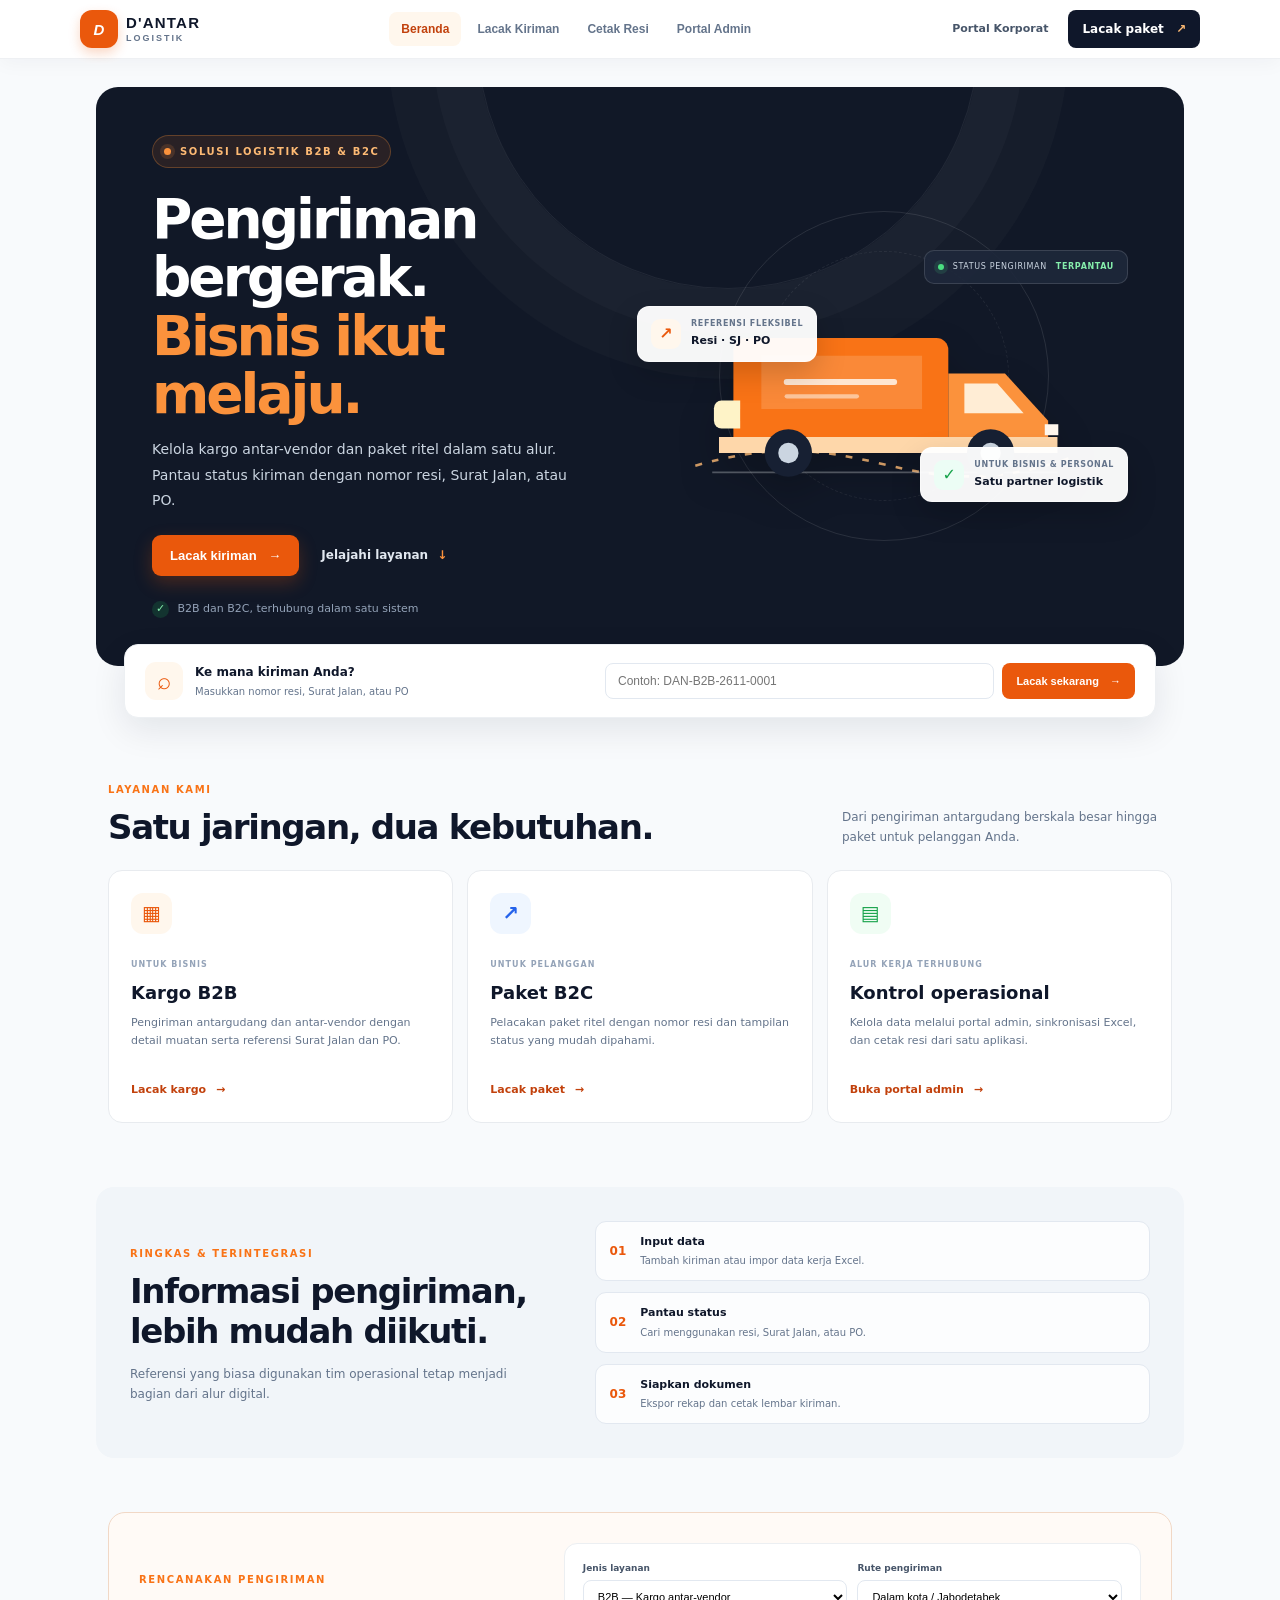
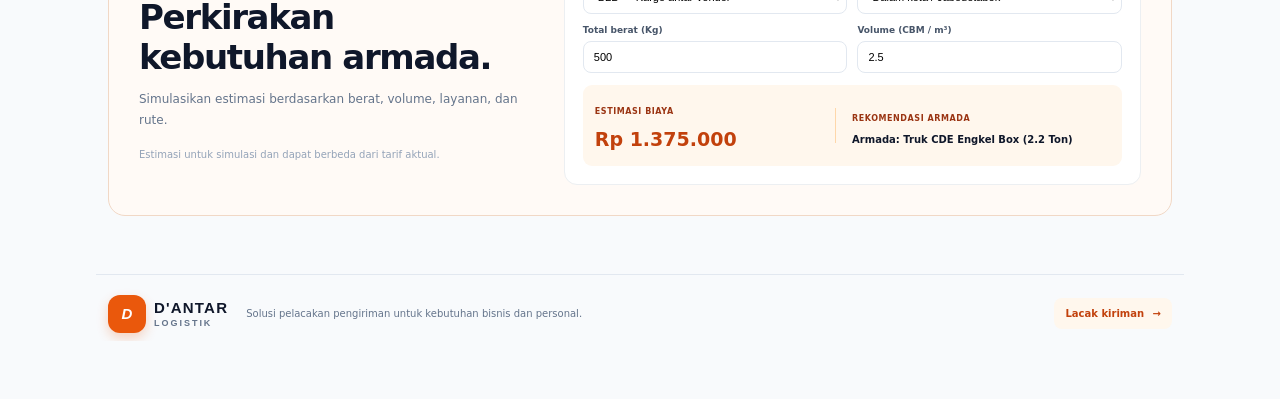
==== commit 934c9467: "add company-scoped B2B portal" ====
--- a/templates/index.html
+++ b/templates/index.html
@@ -20,6 +20,7 @@
         <button class="tab-btn" id="btn-print" onclick="bukaTab('print')">Cetak Resi</button>
         <button class="tab-btn" id="btn-admin" onclick="bukaTab('admin')">Portal Admin</button>
       </nav>
+      <a class="nav-corporate" href="/corporate/login">Portal Korporat</a>
       <button class="nav-cta" onclick="bukaTab('track')">Lacak paket <span aria-hidden="true">↗</span></button>
     </div>
   </header>
@@ -167,45 +168,75 @@
 
     <!-- 2. LACAK KIRIMAN -->
     <section id="view-track" class="view">
-      <div class="card">
-        <h3>Lacak Status Pengiriman & Dokumen POD</h3>
-        <p class="sub">Mendukung pencarian multi-referensi: Nomor Resi, Nomor Surat Jalan (DO), atau Nomor PO</p>
-        <div class="input-row">
-          <input type="text" id="trackInput" class="input" placeholder="Masukkan No. Resi / No. SJ / PO...">
-          <button class="btn" onclick="prosesLacak()">Cari Kiriman</button>
-        </div>
-        <div class="chips">
-          <span class="chip" onclick="pilihContoh('DAN-B2B-2611-0001')">DAN-B2B-2611-0001</span>
-          <span class="chip" onclick="pilihContoh('SJ-2026-882')">SJ-2026-882</span>
-          <span class="chip" onclick="pilihContoh('DAN-B2C-2611-0101')">DAN-B2C-2611-0101</span>
-        </div>
-      </div>
-
-      <div id="hasilCard" class="card" style="display:none;">
-        <div style="display:flex; justify-content:space-between; align-items:center; margin-bottom:10px;">
-          <span id="outTipeBadge" class="badge b-b2b">B2B KARGO</span>
-          <span id="outStatusBadge" class="badge b-ok">DELIVERED</span>
-        </div>
-        <h2 id="outResi" style="font-size:22px;">-</h2>
-        <p id="outRef" class="sub">-</p>
-
-        <div class="grid-2" style="margin-bottom:12px;">
-          <div class="info-box"><div class="lbl">Pengirim</div><div class="val" id="outPengirim">-</div></div>
-          <div class="info-box"><div class="lbl">Penerima</div><div class="val" id="outPenerima">-</div></div>
-          <div class="info-box"><div class="lbl">Muatan & Tonase</div><div class="val" id="outMuatan">-</div></div>
-          <div class="info-box"><div class="lbl">Armada / Kurir</div><div class="val" id="outArmada">-</div></div>
-        </div>
-
-        <div id="boxPodB2B" class="info-box pod-panel">
-          <div class="lbl" style="color:#1e40af;">Status Dokumen Surat Jalan Balikan (POD)</div>
-          <div class="val" id="outPod" style="color:#1e3a8a; margin-bottom:8px;">-</div>
-          <button class="btn btn-blue" onclick="bukaModal()">Lihat Scan Surat Jalan / Bukti POD</button>
-        </div>
-
-        <button class="btn btn-dark" style="margin-bottom:16px;" onclick="loncatKeCetak()">Cetak Resi / Label Koli Ini</button>
-
-        <h4 style="font-size:14px;">Riwayat Perjalanan Paket:</h4>
-        <ul id="outTimeline" class="timeline"></ul>
+      <div class="tracking-page-intro">
+        <span class="section-kicker">PELACAKAN PENGIRIMAN</span>
+        <h1>Lacak kiriman Anda.</h1>
+        <p>Pantau status dengan nomor resi, Surat Jalan, atau Purchase Order.</p>
+      </div>
+      <div class="card tracking-search-card">
+        <label class="lbl-input" for="trackInput">Nomor resi atau referensi pengiriman</label>
+        <div class="input-row tracking-search-row">
+          <input type="text" id="trackInput" class="input" placeholder="Contoh: DAN-B2B-2611-0001">
+          <button class="btn" onclick="prosesLacak()"><span aria-hidden="true">⌕</span> Lacak kiriman</button>
+        </div>
+        <div class="tracking-search-hint">Bisa menggunakan No. Resi, No. Surat Jalan (SJ/DO), atau No. PO.</div>
+        <div class="chips tracking-examples" aria-label="Contoh nomor pencarian">
+          <button class="chip" type="button" onclick="pilihContoh('DAN-B2B-2611-0001')">Contoh B2B</button>
+          <button class="chip" type="button" onclick="pilihContoh('SJ-2026-882')">Contoh No. SJ</button>
+          <button class="chip" type="button" onclick="pilihContoh('DAN-B2C-2611-0101')">Contoh B2C</button>
+        </div>
+      </div>
+
+      <div id="hasilCard" class="card tracking-result" style="display:none;">
+        <div class="tracking-result-top">
+          <div class="tracking-reference">
+            <span id="outTipeBadge" class="badge b-b2b">B2B KARGO</span>
+            <span class="tracking-reference-label">NOMOR KIRIMAN</span>
+            <h2 id="outResi">-</h2>
+          </div>
+          <div class="tracking-current-status">
+            <span class="status-icon" id="statusIcon" aria-hidden="true">✓</span>
+            <div class="status-content">
+              <span class="tracking-reference-label">STATUS TERKINI</span>
+              <span id="outStatusBadge" class="badge b-ok">Terkirim</span>
+            </div>
+          </div>
+        </div>
+
+        <ol class="shipment-progress" id="shipmentProgress" aria-label="Tahapan pengiriman">
+          <li class="progress-step"><span class="progress-dot">1</span><span>Resi dibuat</span></li>
+          <li class="progress-step"><span class="progress-dot">2</span><span>Dalam perjalanan</span></li>
+          <li class="progress-step"><span class="progress-dot">3</span><span>Terkirim</span></li>
+        </ol>
+
+        <div class="tracking-privacy-note">
+          <span class="privacy-lock" aria-hidden="true">◆</span>
+          Detail penerima, muatan, dan dokumen dilindungi. Masukkan kode akses untuk melihat detail pengiriman.
+        </div>
+        <div class="tracking-code-form">
+          <label class="lbl-input" for="trackingCodeInput">Kode akses kiriman</label>
+          <div class="input-row">
+            <input type="password" id="trackingCodeInput" class="input" autocomplete="off" maxlength="16" placeholder="Masukkan kode yang diberikan pengirim">
+            <button class="btn" type="button" onclick="verifikasiKodeAkses()">Buka detail</button>
+          </div>
+          <p id="trackingCodeMessage" class="tracking-code-message" role="status"></p>
+        </div>
+        <div id="detailTerlindungi" class="protected-shipment" style="display:none;">
+          <div class="grid-2 protected-shipment-grid">
+            <div class="info-box"><div class="lbl">Pengirim</div><div class="val" id="outPengirim">-</div></div>
+            <div class="info-box"><div class="lbl">Penerima</div><div class="val" id="outPenerima">-</div></div>
+            <div class="info-box"><div class="lbl">Muatan & Tonase</div><div class="val" id="outMuatan">-</div></div>
+            <div class="info-box"><div class="lbl">Armada / Kurir</div><div class="val" id="outArmada">-</div></div>
+          </div>
+          <p id="outRef" class="sub protected-references">-</p>
+          <div id="boxPodB2B" class="info-box pod-panel">
+            <div class="lbl">Status Dokumen Surat Jalan Balikan (POD)</div>
+            <div class="val" id="outPod" style="margin-bottom:8px;">-</div>
+            <button class="btn btn-blue" type="button" onclick="bukaModal()">Lihat informasi POD</button>
+          </div>
+          <h4 style="font-size:14px;">Riwayat Perjalanan:</h4>
+          <ul id="outTimeline" class="timeline"></ul>
+        </div>
       </div>
     </section>
 
@@ -235,6 +266,27 @@
 
     <!-- 4. PORTAL ADMIN (EXCEL) -->
     <section id="view-admin" class="view">
+      <div class="admin-toolbar">
+        <div><span class="section-kicker">PORTAL OPERASIONAL</span><strong>Sesi admin aktif</strong></div>
+        <button class="admin-logout" onclick="logoutAdmin()">Keluar <span aria-hidden="true">↗</span></button>
+      </div>
+      <div class="card">
+        <h3>Akun Korporat B2B</h3>
+        <p class="sub">Buat akun perusahaan. Setiap akun hanya dapat melihat kiriman B2B yang ditautkan kepadanya.</p>
+        <form class="corporate-account-form" onsubmit="buatAkunKorporat(event)">
+          <input type="text" id="companyNameInput" class="input" placeholder="Nama perusahaan" maxlength="160" required>
+          <input type="text" id="companyUsernameInput" class="input" placeholder="Username login" minlength="3" maxlength="50" pattern="[a-zA-Z0-9][a-zA-Z0-9._-]{2,49}" required>
+          <input type="password" id="companyPasswordInput" class="input" placeholder="Password awal (minimal 12 karakter)" minlength="12" required>
+          <button class="btn" type="submit">Buat akun perusahaan</button>
+        </form>
+        <div class="table-wrap">
+          <table>
+            <thead><tr><th>Perusahaan</th><th>Username</th><th>Status</th><th>Aksi</th></tr></thead>
+            <tbody id="tabelPerusahaan"></tbody>
+          </table>
+        </div>
+      </div>
+
       <div class="card">
         <h3>Sinkronisasi File Microsoft Excel (Pandas Engine)</h3>
         <p class="sub">Unduh database ke Excel (.xlsx) atau unggah file kerja admin untuk memperbarui data otomatis (Upsert)</p>
@@ -250,10 +302,14 @@
       <div class="card">
         <h3>Buat Resi Baru (Auto-Generator Kode Resi)</h3>
         <div class="grid-2" style="margin:10px 0;">
-          <select id="inTipe">
+          <select id="inTipe" onchange="toggleCompanyField()">
             <option value="B2B">B2B (Kargo Antar-Vendor)</option>
             <option value="B2C">B2C (Ritel Perorangan)</option>
           </select>
+          <div id="shipmentCompanyField">
+            <label class="lbl-input" for="shipmentCompanySelect">Perusahaan pemilik kiriman (wajib untuk B2B)</label>
+            <select id="shipmentCompanySelect"><option value="">Pilih perusahaan</option></select>
+          </div>
           <input type="text" id="inSJ" class="input" placeholder="No. Surat Jalan / PO (Opsional)">
           <input type="text" id="inPengirim" class="input" placeholder="Nama Pengirim & Kota Asal">
           <input type="text" id="inPenerima" class="input" placeholder="Nama Penerima & Kota Tujuan">
@@ -268,16 +324,7 @@
         <div class="table-wrap">
           <table>
             <thead>
-              <tr>
-                <th>No. Resi</th>
-                <th>Tipe</th>
-                <th>No. SJ</th>
-                <th>Pengirim</th>
-                <th>Penerima</th>
-                <th>Muatan</th>
-                <th>Status</th>
-                <th>Aksi</th>
-              </tr>
+              <tr><th>No. Resi</th><th>Tipe</th><th>No. SJ</th><th>Perusahaan</th><th>Pengirim</th><th>Penerima</th><th>Muatan</th><th>Status</th><th>Aksi</th></tr>
             </thead>
             <tbody id="tabelAdmin"></tbody>
           </table>
--- a/static/css/style.css
+++ b/static/css/style.css
@@ -227,4 +227,154 @@
   .landing-calculator { margin-left: 4px; margin-right: 4px; }
   .landing-footer { flex-wrap: wrap; gap: 12px; }
   .landing-footer p { flex-basis: 100%; order: 3; }
+}
+.admin-toolbar { display: flex; justify-content: space-between; align-items: center; gap: 16px; margin: 0 0 14px; padding: 14px 18px; border: 1px solid #e8ebef; border-radius: 12px; background: #fff; }
+.tracking-privacy-note { margin-top: 14px; padding: 12px 14px; border: 1px solid #e2e8f0; border-radius: 9px; background: #f8fafc; color: #64748b; font-size: 11px; line-height: 1.7; }
+.tracking-code-form { margin-top: 18px; padding-top: 16px; border-top: 1px solid #e2e8f0; }
+.tracking-code-form .input-row .btn { width: auto; }
+.tracking-code-message { min-height: 16px; margin-top: 7px; color: #64748b; font-size: 11px; }
+.protected-shipment { margin-top: 10px; padding-top: 15px; border-top: 1px solid #e2e8f0; }
+.protected-shipment-grid { margin-bottom: 12px; }
+.protected-references { margin-top: 10px; }
+.pod-stamp-preview { margin-top: 10px; padding: 8px; border: 2px solid #1e40af; color: #1e40af; font-weight: 800; text-align: center; white-space: pre-line; }
+.access-code-action { margin-left: 5px; background: #fff7ed; color: #c2410c; }
+.admin-toolbar > div { display: grid; gap: 3px; }
+.admin-toolbar strong { font-size: 13px; }
+.admin-logout { border: 1px solid #fed7aa; border-radius: 8px; padding: 8px 12px; background: #fff7ed; color: #c2410c; font: inherit; font-size: 11px; font-weight: 800; cursor: pointer; }
+.admin-logout span { padding-left: 6px; }
+.login-page { min-height: 100vh; padding: 24px; background: radial-gradient(ellipse at 15% 10%, #fff7ed 0, transparent 38%), #f8fafc; }
+.login-shell { width: min(100%, 430px); margin: 0 auto; padding-top: 5vh; }
+.login-back { color: #64748b; font-size: 11px; font-weight: 700; text-decoration: none; }
+.login-back:hover { color: var(--primary-dark); }
+.login-card { margin-top: 18px; padding: 30px; border: 1px solid #e8ebef; border-radius: 17px; background: white; box-shadow: 0 18px 50px rgba(15,23,42,.08); }
+.login-brand { display: inline-flex; text-decoration: none; }
+.login-heading { margin: 32px 0 22px; }
+.login-heading h1 { margin-top: 8px; font-size: 27px; letter-spacing: -.04em; }
+.login-heading p { margin-top: 7px; color: #64748b; font-size: 12px; }
+.login-form { display: grid; gap: 9px; }
+.login-form label { margin-top: 5px; color: #334155; font-size: 10px; font-weight: 800; }
+.login-form input:not([type="hidden"]) { width: 100%; padding: 11px 12px; border: 1px solid #dfe4ea; border-radius: 8px; background: #fff; color: var(--dark); font: inherit; font-size: 12px; outline: none; }
+.login-form input:not([type="hidden"]):focus { border-color: #fb923c; box-shadow: 0 0 0 3px rgba(251,146,60,.13); }
+.login-submit { margin-top: 12px; padding: 12px; }
+.login-submit span { float: right; }
+.login-submit:disabled { background: #94a3b8; cursor: not-allowed; }
+.login-alert { margin-bottom: 16px; padding: 10px 12px; border: 1px solid #fecaca; border-radius: 8px; background: #fef2f2; color: #b91c1c; font-size: 11px; line-height: 1.6; }
+.login-security { margin-top: 20px; color: #64748b; font-size: 10px; text-align: center; }
+.login-security span { padding-right: 4px; color: var(--primary); }
+.login-footer { margin-top: 20px; color: #94a3b8; font-size: 9px; text-align: center; }
+.login-footer span { padding: 0 4px; }
+@media (max-width: 600px) {
+  .login-page { padding: 18px; }
+  .login-shell { padding-top: 3vh; }
+  .login-card { padding: 23px; }
+  .admin-toolbar { padding: 12px; }
+}
+.tracking-page-intro { margin: 8px 8px 20px; }
+.tracking-page-intro h1 { margin-top: 7px; font-size: clamp(26px, 4vw, 36px); letter-spacing: -.045em; }
+.tracking-page-intro p { margin-top: 6px; color: #64748b; font-size: 13px; }
+.tracking-search-card { padding: 22px; border-radius: 14px; box-shadow: 0 8px 24px rgba(15,23,42,.035); }
+.tracking-search-card .lbl-input { margin-bottom: 8px; color: #334155; font-size: 11px; }
+.tracking-search-row { flex-wrap: nowrap; }
+.tracking-search-row .input { min-width: 0; height: 46px; }
+.tracking-search-row .btn { flex: 0 0 auto; width: auto; min-width: 160px; height: 46px; }
+.tracking-search-row .btn span { margin-right: 5px; font-size: 17px; vertical-align: -1px; }
+.tracking-search-hint { margin-top: 8px; color: #64748b; font-size: 10px; }
+.tracking-examples { margin-top: 14px; }
+.tracking-examples .chip { padding: 6px 10px; color: #475569; }
+.tracking-examples .chip:hover { border-color: #fdba74; background: #fff7ed; color: #c2410c; }
+.tracking-result { max-width: 100%; margin-top: 20px; padding: 0; overflow: hidden; border-radius: 15px; box-shadow: 0 12px 30px rgba(15,23,42,.06); }
+.tracking-result-top { display: flex; align-items: center; justify-content: space-between; gap: 20px; padding: 24px; }
+.tracking-reference { display: grid; justify-items: start; gap: 7px; }
+.tracking-reference .badge { padding: 5px 10px; font-size: 9px; letter-spacing: .04em; }
+.tracking-reference-label { color: #64748b; font-size: 9px; font-weight: 800; letter-spacing: .13em; }
+.tracking-reference h2 { font-size: clamp(20px, 3vw, 27px); line-height: 1.15; letter-spacing: -.035em; overflow-wrap: anywhere; }
+.tracking-current-status { display: flex; align-items: center; gap: 12px; min-width: 215px; padding: 14px 18px; border: 1px solid #bbf7d0; border-radius: 12px; background: #f0fdf4; }
+.status-icon { width: 42px; height: 42px; display: grid; flex: 0 0 auto; place-items: center; border-radius: 50%; background: #dcfce7; color: #15803d; font-size: 22px; font-weight: 900; }
+.status-content { display: grid; justify-items: start; gap: 4px; }
+.status-content .badge { padding: 0; background: transparent; color: #166534; font-size: 17px; font-weight: 850; }
+.shipment-progress { display: grid; grid-template-columns: repeat(3, 1fr); margin: 0; padding: 20px 24px 23px; border-top: 1px solid #eef0f3; border-bottom: 1px solid #eef0f3; background: #fafbfc; list-style: none; }
+.progress-step { position: relative; display: flex; align-items: center; gap: 9px; color: #94a3b8; font-size: 10px; font-weight: 700; }
+.progress-step:not(:last-child)::after { content: ""; position: absolute; z-index: 0; top: 50%; left: 28px; right: 0; height: 2px; transform: translateY(-50%); background: #e2e8f0; }
+.progress-dot { position: relative; z-index: 1; width: 27px; height: 27px; display: grid; flex: 0 0 auto; place-items: center; border: 2px solid #e2e8f0; border-radius: 50%; background: white; color: #94a3b8; font-size: 9px; }
+.progress-step.is-complete,.progress-step.is-current { color: #334155; }
+.progress-step.is-complete .progress-dot { border-color: #16a34a; background: #16a34a; color: white; }
+.progress-step.is-current .progress-dot { border-color: var(--primary); background: #fff7ed; color: var(--primary-dark); box-shadow: 0 0 0 4px rgba(234,88,12,.1); }
+.progress-step.is-complete:not(:last-child)::after { background: #22c55e; }
+.shipment-progress.is-delivered .progress-step.is-current .progress-dot { border-color: #16a34a; background: #16a34a; color: white; }
+.shipment-progress.is-in-transit .progress-step.is-current .progress-dot { border-color: #2563eb; background: #eff6ff; color: #1d4ed8; }
+.tracking-current-status:has(.b-transit) { border-color: #bfdbfe; background: #eff6ff; }
+.tracking-current-status:has(.b-transit) .status-icon { background: #dbeafe; color: #1d4ed8; }
+.tracking-current-status:has(.b-transit) .status-content .badge { color: #1d4ed8; }
+.tracking-current-status:has(.b-wait) { border-color: #fde68a; background: #fffbeb; }
+.tracking-current-status:has(.b-wait) .status-icon { background: #fef3c7; color: #b45309; }
+.tracking-current-status:has(.b-wait) .status-content .badge { color: #92400e; }
+.b-transit { background: #dbeafe; color: #1d4ed8; }
+.tracking-result .tracking-privacy-note { margin: 18px 24px 0; border-color: #e2e8f0; background: #f8fafc; }
+.privacy-lock { margin-right: 6px; color: #64748b; font-size: 9px; }
+.tracking-result .tracking-code-form { margin: 17px 24px 0; padding: 0; border: 0; }
+.tracking-code-form .lbl-input { margin-bottom: 7px; color: #334155; font-size: 10px; }
+.tracking-code-form .input { height: 42px; font-size: 12px; }
+.tracking-code-form .input-row .btn { min-width: 126px; }
+.tracking-result .protected-shipment { margin: 12px 24px 24px; }
+@media (max-width: 600px) {
+  .tracking-page-intro { margin: 4px 4px 15px; }
+  .tracking-search-card { padding: 16px; }
+  .tracking-search-row { flex-direction: column; }
+  .tracking-search-row .btn { width: 100%; }
+  .tracking-result-top { align-items: stretch; flex-direction: column; gap: 15px; padding: 18px; }
+  .tracking-current-status { min-width: 0; padding: 11px 13px; }
+  .shipment-progress { padding: 17px 12px; }
+  .progress-step { align-items: flex-start; flex-direction: column; gap: 6px; font-size: 9px; }
+  .progress-step:not(:last-child)::after { top: 13px; left: 31px; }
+  .tracking-result .tracking-privacy-note { margin: 14px 14px 0; }
+  .tracking-result .tracking-code-form { margin: 15px 14px 0; }
+  .tracking-code-form .input-row .btn { width: 100%; }
+  .tracking-result .protected-shipment { margin: 12px 14px 18px; }
+}
+.nav-corporate { flex: 0 0 auto; color: #475569; font-size: 11px; font-weight: 750; text-decoration: none; white-space: nowrap; }
+.nav-corporate:hover { color: var(--primary-dark); }
+.corporate-account-form { display: grid; grid-template-columns: 1.3fr 1fr 1.2fr auto; gap: 8px; align-items: center; margin-bottom: 12px; }
+.corporate-account-form .input { min-width: 0; font-size: 11px; }
+.corporate-account-form .btn { width: auto; white-space: nowrap; font-size: 11px; }
+.shipment-company-select { max-width: 175px; min-width: 140px; padding: 6px 8px; border: 1px solid #e2e8f0; border-radius: 7px; background: white; color: #334155; font: inherit; font-size: 10px; }
+.corporate-page { min-height: 100vh; padding-bottom: 40px; }
+.corporate-navbar { position: sticky; }
+.corporate-nav-label { flex: 1; color: #64748b; font-size: 10px; font-weight: 800; letter-spacing: .12em; text-align: center; }
+.corporate-container { max-width: 1120px; margin: 0 auto; padding: 42px 18px; }
+.corporate-welcome { display: flex; justify-content: space-between; align-items: end; gap: 24px; margin-bottom: 24px; }
+.corporate-welcome h1 { margin-top: 8px; font-size: clamp(26px, 4vw, 36px); letter-spacing: -.045em; }
+.corporate-welcome h1 span { color: var(--primary-dark); }
+.corporate-welcome p { margin-top: 7px; color: #64748b; font-size: 12px; }
+.corporate-summary { display: flex; align-items: center; gap: 12px; min-width: 190px; padding: 14px 17px; border: 1px solid #fed7aa; border-radius: 12px; background: #fff7ed; }
+.corporate-summary-icon { width: 38px; height: 38px; display: grid; place-items: center; border-radius: 10px; background: white; color: var(--primary); font-size: 20px; }
+.corporate-summary strong,.corporate-summary small { display: block; }
+.corporate-summary strong { font-size: 20px; }
+.corporate-summary small { color: #64748b; font-size: 9px; }
+.corporate-table-card { padding: 20px; border-radius: 14px; }
+.corporate-table-heading { display: flex; justify-content: space-between; align-items: center; gap: 15px; }
+.corporate-table-heading h2 { font-size: 16px; }
+.corporate-table-heading p { margin-top: 4px; color: #64748b; font-size: 10px; }
+.corporate-refresh { padding: 8px 11px; border: 1px solid #e2e8f0; border-radius: 8px; background: white; color: #334155; font: inherit; font-size: 10px; font-weight: 750; cursor: pointer; }
+.corporate-refresh:hover { border-color: #fdba74; color: var(--primary-dark); }
+.corporate-message { margin-top: 14px; color: #64748b; font-size: 11px; }
+.corporate-table { margin-top: 10px; }
+.corporate-table th { color: #475569; font-size: 9px; text-transform: uppercase; letter-spacing: .06em; }
+.corporate-table td { font-size: 10px; }
+.corporate-footnote { margin-top: 14px; color: #94a3b8; font-size: 10px; text-align: center; }
+@media (max-width: 900px) {
+  .corporate-account-form { grid-template-columns: 1fr 1fr; }
+  .corporate-account-form .btn { width: 100%; }
+}
+@media (max-width: 700px) {
+  .nav-corporate { order: 4; flex-basis: 100%; text-align: center; padding-bottom: 3px; }
+  .corporate-container { padding: 26px 13px; }
+  .corporate-welcome { align-items: stretch; flex-direction: column; }
+  .corporate-summary { min-width: 0; }
+  .corporate-table-card { padding: 14px; }
+}
+@media (max-width: 480px) {
+  .corporate-account-form { grid-template-columns: 1fr; }
+  .corporate-nav-label { font-size: 8px; }
+  .corporate-table-heading { align-items: flex-start; }
+  .corporate-table th,.corporate-table td { padding: 8px; }
 }
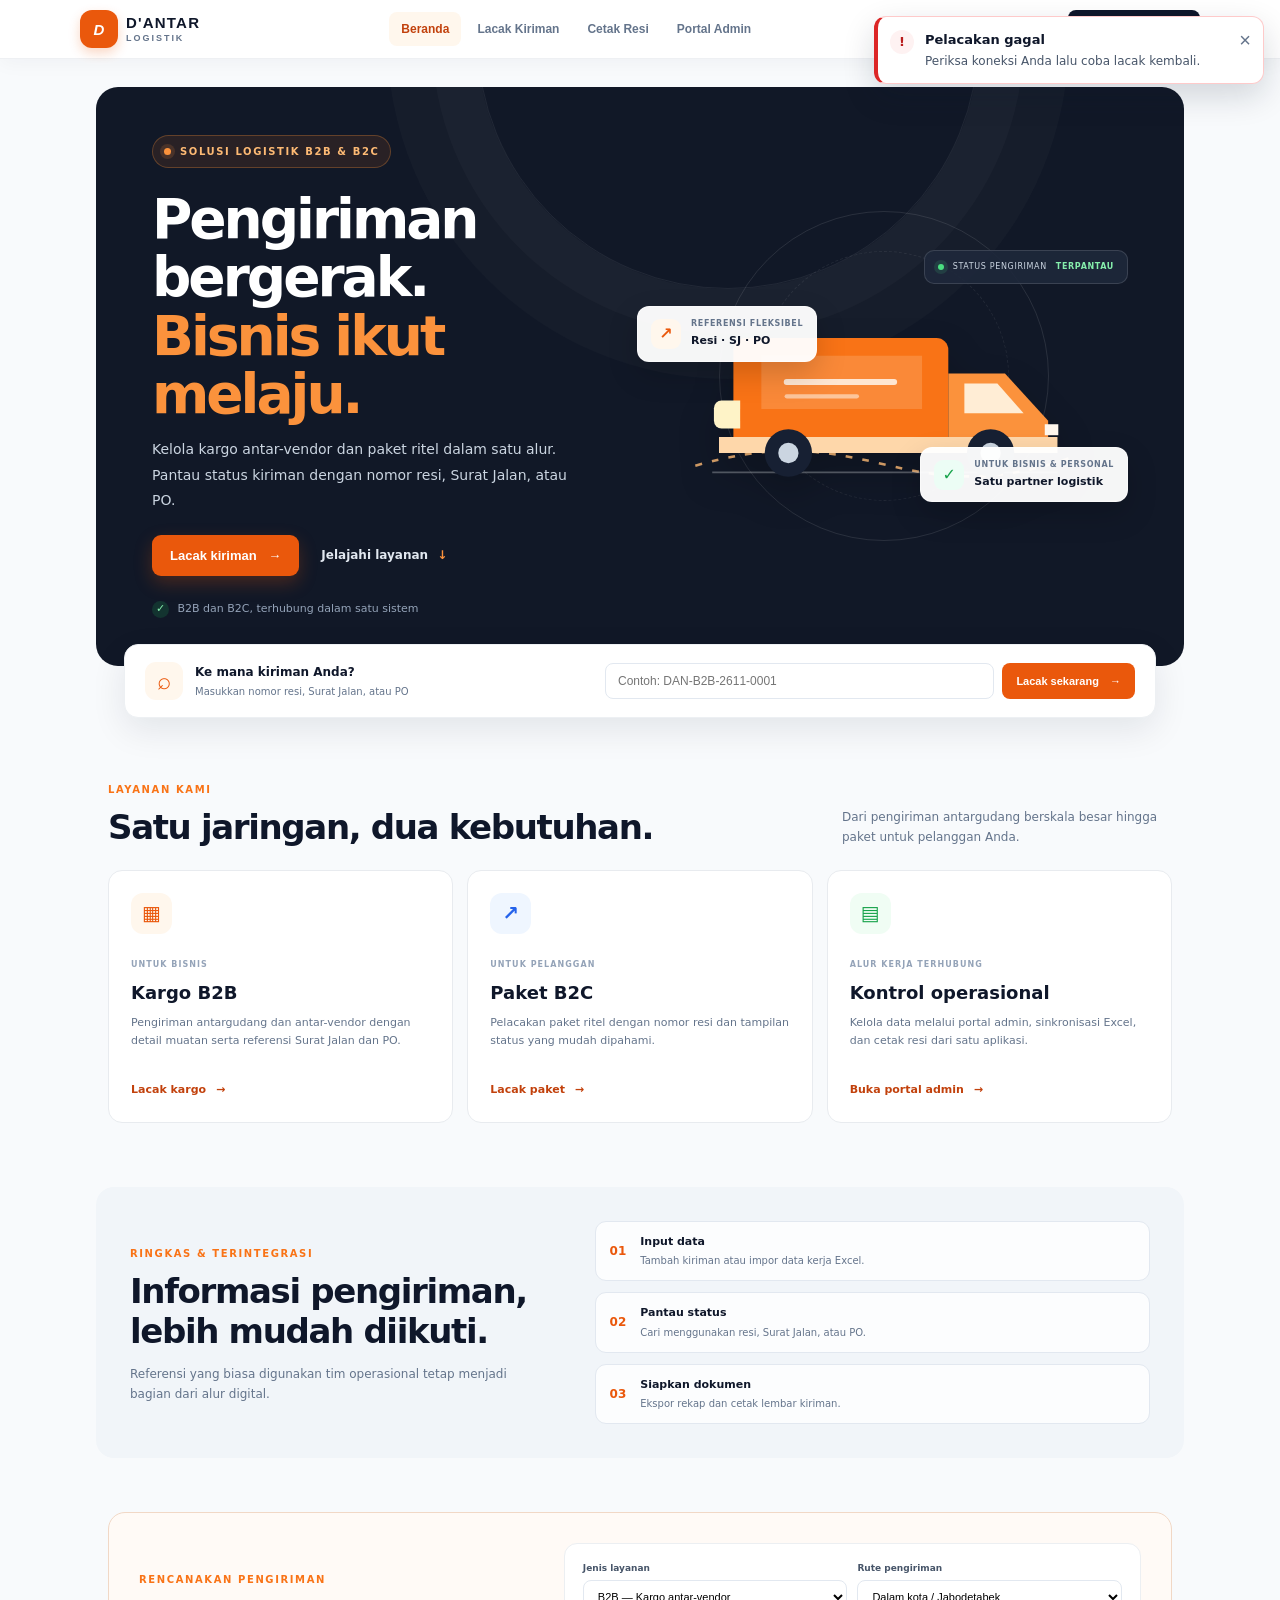
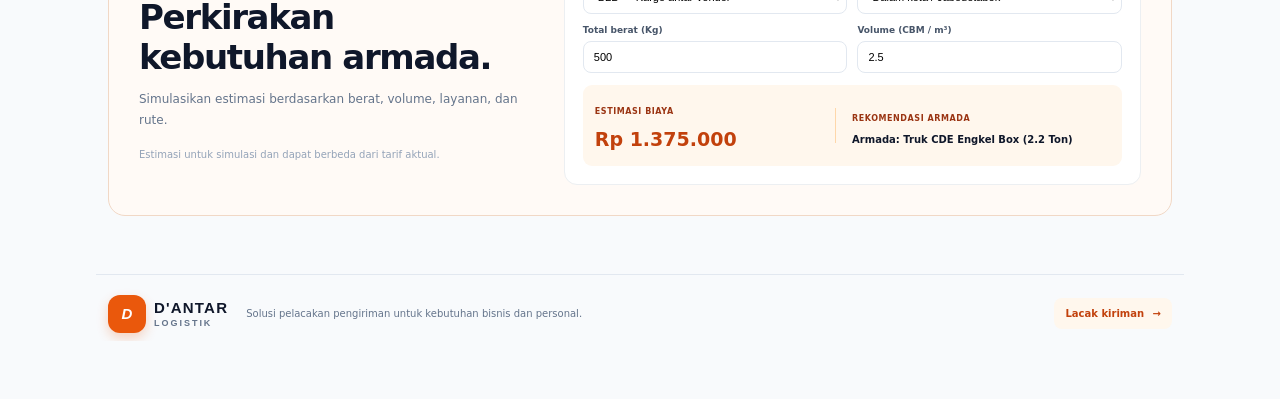
==== commit 6acb9f00: "replace native alerts with custom notifications" ====
--- a/templates/index.html
+++ b/templates/index.html
@@ -342,6 +342,21 @@
     </div>
   </div>
 
+  <div id="notificationRegion" class="notification-region" aria-live="polite" aria-label="Notifikasi"></div>
+  <div id="appDialog" class="app-dialog-backdrop" role="presentation" hidden onclick="if (event.target === this) closeAppDialog(false)">
+    <section class="app-dialog-card" role="dialog" aria-modal="true" aria-labelledby="appDialogTitle" aria-describedby="appDialogMessage">
+      <span id="appDialogIcon" class="dialog-icon dialog-info" aria-hidden="true">i</span>
+      <h2 id="appDialogTitle">Notifikasi</h2>
+      <p id="appDialogMessage"></p>
+      <div class="app-dialog-actions">
+        <button id="appDialogCopy" class="dialog-copy" type="button" onclick="copyDialogText()" hidden>Salin</button>
+        <button id="appDialogCancel" class="dialog-cancel" type="button" onclick="closeAppDialog(false)" hidden>Batal</button>
+        <button id="appDialogConfirm" class="dialog-confirm" type="button" onclick="closeAppDialog(true)">Mengerti</button>
+      </div>
+    </section>
+  </div>
+
+  <script src="/static/js/notifications.js"></script>
   <script src="/static/js/app.js"></script>
 </body>
 </html>
--- a/static/css/style.css
+++ b/static/css/style.css
@@ -377,4 +377,126 @@
   .corporate-nav-label { font-size: 8px; }
   .corporate-table-heading { align-items: flex-start; }
   .corporate-table th,.corporate-table td { padding: 8px; }
+}
+
+.notification-region {
+  position: fixed;
+  z-index: 300;
+  top: 16px;
+  right: 16px;
+  display: grid;
+  gap: 10px;
+  width: min(390px, calc(100vw - 32px));
+  pointer-events: none;
+}
+.app-toast {
+  display: flex;
+  align-items: flex-start;
+  gap: 11px;
+  padding: 13px 12px;
+  border: 1px solid #cbd5e1;
+  border-left: 4px solid #2563eb;
+  border-radius: 12px;
+  background: #fff;
+  color: var(--dark);
+  box-shadow: 0 12px 32px rgba(15, 23, 42, .16);
+  opacity: 0;
+  transform: translateY(-8px);
+  transition: opacity .18s ease, transform .18s ease;
+  pointer-events: auto;
+}
+.app-toast.toast-visible { opacity: 1; transform: translateY(0); }
+.app-toast.toast-success { border-color: #bbf7d0; border-left-color: #16a34a; }
+.app-toast.toast-warning { border-color: #fde68a; border-left-color: #d97706; }
+.app-toast.toast-error { border-color: #fecaca; border-left-color: #dc2626; }
+.toast-icon {
+  display: grid;
+  flex: 0 0 24px;
+  width: 24px;
+  height: 24px;
+  place-items: center;
+  border-radius: 50%;
+  background: #eff6ff;
+  color: #1d4ed8;
+  font-size: 13px;
+  font-weight: 800;
+}
+.toast-success .toast-icon { background: #f0fdf4; color: #15803d; }
+.toast-warning .toast-icon { background: #fffbeb; color: #b45309; }
+.toast-error .toast-icon { background: #fef2f2; color: #b91c1c; }
+.toast-content { min-width: 0; flex: 1; }
+.toast-content strong { display: block; margin-bottom: 2px; font-size: 13px; }
+.toast-content p { color: #475569; font-size: 12px; overflow-wrap: anywhere; }
+.toast-close {
+  border: 0;
+  background: transparent;
+  color: #64748b;
+  font-size: 20px;
+  line-height: 1;
+  cursor: pointer;
+}
+.app-dialog-backdrop {
+  position: fixed;
+  z-index: 250;
+  inset: 0;
+  display: grid;
+  place-items: center;
+  padding: 18px;
+  background: rgba(15, 23, 42, .58);
+}
+.app-dialog-backdrop[hidden] { display: none; }
+.app-dialog-card {
+  width: min(100%, 440px);
+  padding: 24px;
+  border: 1px solid #e2e8f0;
+  border-radius: 16px;
+  background: #fff;
+  box-shadow: 0 24px 70px rgba(15, 23, 42, .28);
+  animation: dialog-enter .16s ease-out;
+}
+.dialog-icon {
+  display: grid;
+  width: 38px;
+  height: 38px;
+  margin-bottom: 14px;
+  place-items: center;
+  border-radius: 12px;
+  background: #eff6ff;
+  color: #1d4ed8;
+  font-size: 19px;
+  font-weight: 800;
+}
+.dialog-success { background: #f0fdf4; color: #15803d; }
+.dialog-warning { background: #fffbeb; color: #b45309; }
+.dialog-error { background: #fef2f2; color: #b91c1c; }
+.app-dialog-card h2 { margin-bottom: 8px; font-size: 19px; letter-spacing: -.02em; }
+.app-dialog-card p { color: #475569; font-size: 13px; white-space: pre-wrap; overflow-wrap: anywhere; }
+.app-dialog-actions { display: flex; justify-content: flex-end; gap: 8px; margin-top: 22px; }
+.app-dialog-actions button {
+  min-height: 38px;
+  padding: 8px 14px;
+  border: 1px solid #cbd5e1;
+  border-radius: 8px;
+  background: #fff;
+  color: #334155;
+  font: inherit;
+  font-size: 12px;
+  font-weight: 700;
+  cursor: pointer;
+}
+.app-dialog-actions .dialog-confirm { border-color: var(--primary); background: var(--primary); color: #fff; }
+.app-dialog-actions .dialog-copy { margin-right: auto; }
+.app-dialog-actions button:hover { filter: brightness(.97); }
+.app-dialog-actions button:focus-visible,.toast-close:focus-visible { outline: 3px solid #93c5fd; outline-offset: 2px; }
+body.dialog-open { overflow: hidden; }
+@keyframes dialog-enter {
+  from { opacity: 0; transform: translateY(6px) scale(.99); }
+  to { opacity: 1; transform: translateY(0) scale(1); }
+}
+@media (max-width: 480px) {
+  .notification-region { top: 10px; right: 10px; width: calc(100vw - 20px); }
+  .app-dialog-card { padding: 20px; }
+}
+@media (prefers-reduced-motion: reduce) {
+  .app-toast,.app-dialog-card { transition: none; animation: none; }
 }
